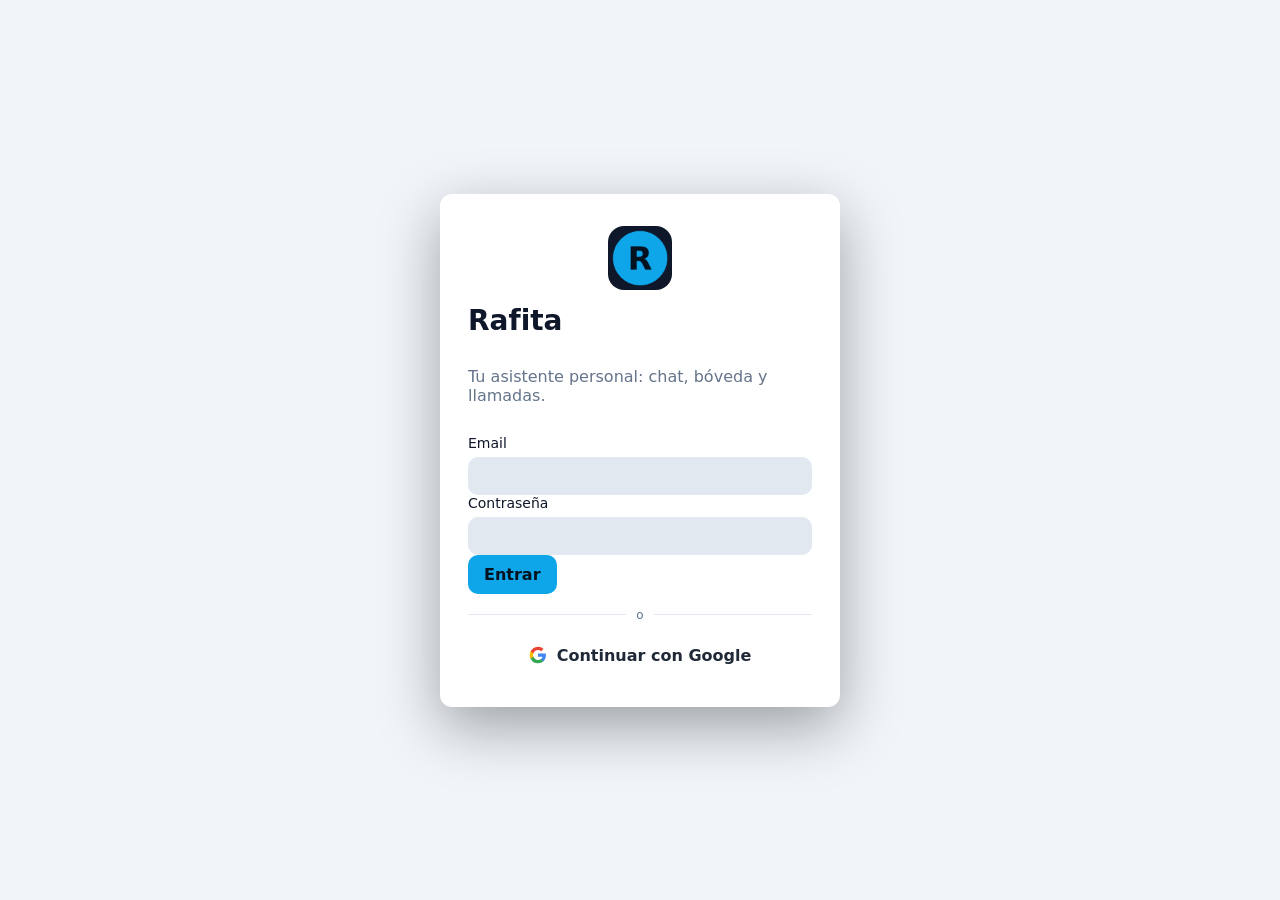
==== web/app/index.html @ f94987ae "feat(web): Sign in with Google por flujo de dispositivo (LAN sin redirect URI) - Google rechaza domi" ====
<!DOCTYPE html>
<html lang="es">
<head>
  <meta charset="utf-8" />
  <meta name="viewport" content="width=device-width, initial-scale=1, viewport-fit=cover" />
  <meta name="theme-color" content="#0f172a" />
  <meta name="description" content="Rafita: tu asistente personal. Chat, bóveda y llamadas de voz." />
  <title>Rafita</title>
  <link rel="manifest" href="manifest.webmanifest" />
  <link rel="icon" type="image/png" sizes="192x192" href="icons/icon-192.png" />
  <link rel="apple-touch-icon" href="icons/icon-192.png" />
  <link rel="stylesheet" href="styles.css" />
</head>
<body>
  <!-- Vista de acceso -->
  <section id="login" class="login hidden">
    <div class="login-card">
      <img class="logo" src="icons/icon-192.png" alt="Rafita" />
      <h1>Rafita</h1>
      <p class="muted">Tu asistente personal: chat, bóveda y llamadas.</p>
      <form id="login-form">
        <label>Email<input id="login-email" type="email" autocomplete="username" required /></label>
        <label>Contraseña<input id="login-password" type="password" autocomplete="current-password" required /></label>
        <button class="primary" type="submit">Entrar</button>
      </form>
      <div class="separator"><span>o</span></div>
      <a class="google-btn" href="/api/auth/google/start">
        <svg viewBox="0 0 24 24" width="18" height="18" aria-hidden="true"><path fill="#4285F4" d="M22.56 12.25c0-.78-.07-1.53-.2-2.25H12v4.26h5.92a5.06 5.06 0 0 1-2.2 3.32v2.77h3.57c2.08-1.92 3.27-4.74 3.27-8.1z"/><path fill="#34A853" d="M12 23c2.97 0 5.46-.98 7.28-2.66l-3.57-2.77c-.99.66-2.26 1.06-3.71 1.06-2.86 0-5.29-1.93-6.16-4.53H2.18v2.84A11 11 0 0 0 12 23z"/><path fill="#FBBC05" d="M5.84 14.1a6.6 6.6 0 0 1 0-4.2V7.06H2.18a11 11 0 0 0 0 9.88l3.66-2.84z"/><path fill="#EA4335" d="M12 5.38c1.62 0 3.06.56 4.21 1.64l3.15-3.15A11 11 0 0 0 2.18 7.06l3.66 2.84c.87-2.6 3.3-4.52 6.16-4.52z"/></svg>
        Continuar con Google
      </a>
      <div id="google-device" class="google-device hidden"></div>
      <p id="login-error" class="error hidden"></p>
    </div>
  </section>

  <!-- Aplicación -->
  <section id="app" class="app hidden">
    <header class="topbar">
      <div class="brand">
        <img src="icons/icon-192.png" alt="" width="28" height="28" />
        <span>Rafita</span>
      </div>
      <nav class="tabs" role="tablist">
        <button class="tab active" data-view="chat" role="tab">Chat</button>
        <button class="tab" data-view="vault" role="tab">Baúl</button>
        <button class="tab" data-view="meetings" role="tab">Reuniones</button>
        <button class="tab" data-view="call" role="tab">Llamar</button>
      </nav>
      <div class="user">
        <span id="user-email" class="muted"></span>
        <button id="logout" class="ghost">Salir</button>
      </div>
    </header>

    <main>
      <!-- Vista Chat -->
      <section id="view-chat" class="view active">
        <div id="chat-messages" class="messages" aria-live="polite"></div>
        <form id="chat-form" class="composer">
          <input id="chat-input" type="text" placeholder="Escribe a Rafita…" autocomplete="off" required />
          <button class="primary" type="submit">Enviar</button>
        </form>
      </section>

      <!-- Vista Baúl -->
      <section id="view-vault" class="view">
        <div class="vault-toolbar">
          <input id="vault-search" type="search" placeholder="Buscar en la bóveda…" />
          <input id="vault-folder" type="text" placeholder="Carpeta (ej: 00-Inbox)" />
          <button id="vault-new" class="primary">Nueva nota</button>
        </div>
        <div class="vault-grid">
          <ul id="vault-list" class="note-list"></ul>
          <div class="editor">
            <div class="editor-head">
              <input id="note-path" type="text" placeholder="ruta/nota.md" />
              <div class="editor-actions">
                <button id="note-save" class="primary">Guardar</button>
                <button id="note-delete" class="danger">Borrar</button>
              </div>
            </div>
            <textarea id="note-content" placeholder="Contenido de la nota…"></textarea>
            <p id="note-status" class="muted"></p>
          </div>
        </div>
      </section>

      <!-- Vista Reuniones -->
      <section id="view-meetings" class="view">
        <div class="vault-toolbar">
          <input id="meet-title" type="text" placeholder="Título de la reunión (opcional)" />
          <button id="meet-mic" class="primary">● Grabar micro</button>
          <button id="meet-tab" class="ghost">Grabar pestaña</button>
          <span id="meet-status" class="muted small"></span>
        </div>
        <div class="vault-grid">
          <ul id="meet-list" class="note-list"></ul>
          <div class="editor">
            <h3 id="meet-detail-title">Detalle de la reunión</h3>
            <p id="meet-detail-meta" class="muted small"></p>
            <div id="meet-summary" class="meet-summary muted small">
              Selecciona o graba una reunión para ver su resumen.
            </div>
            <textarea id="meet-transcript" readonly placeholder="Transcripción…"></textarea>
          </div>
        </div>
      </section>

      <!-- Vista Llamada -->
      <section id="view-call" class="view">
        <div class="call-wrap">
          <div id="call-placeholder" class="call-placeholder">
            <img src="icons/icon-192.png" alt="" width="72" height="72" />
            <h2>Llamada con Rafita</h2>
            <p class="muted">Voz en tiempo real con el mismo cerebro que Telegram.</p>
            <button id="call-start" class="primary">Iniciar llamada</button>
            <p class="muted small">Usa auriculares para evitar eco.</p>
          </div>
          <iframe id="call-frame" class="call-frame hidden" title="Llamada con Rafita" allow="microphone"></iframe>
        </div>
      </section>
    </main>
  </section>

  <script src="config.js"></script>
  <script src="app.js"></script>
</body>
</html>
---- web/app/styles.css ----
:root {
  --bg: #0f172a;
  --panel: #1e293b;
  --panel-2: #273449;
  --text: #e2e8f0;
  --muted: #94a3b8;
  --accent: #38bdf8;
  --accent-2: #0ea5e9;
  --ok: #22c55e;
  --danger: #ef4444;
  --radius: 12px;
}

@media (prefers-color-scheme: light) {
  :root {
    --bg: #f1f5f9;
    --panel: #ffffff;
    --panel-2: #e2e8f0;
    --text: #0f172a;
    --muted: #64748b;
  }
}

* { box-sizing: border-box; }

body {
  margin: 0;
  font-family: system-ui, -apple-system, "Segoe UI", Roboto, sans-serif;
  background: var(--bg);
  color: var(--text);
  min-height: 100dvh;
}

.hidden { display: none !important; }
.muted { color: var(--muted); }
.small { font-size: 12px; }
.error { color: var(--danger); }

button {
  font: inherit;
  border: 0;
  border-radius: 10px;
  padding: 10px 16px;
  cursor: pointer;
}
button.primary { background: var(--accent-2); color: #04121f; font-weight: 600; }
button.ghost { background: transparent; color: var(--muted); border: 1px solid var(--panel-2); }
button.danger { background: transparent; color: var(--danger); border: 1px solid var(--danger); }

input, textarea {
  font: inherit;
  color: var(--text);
  background: var(--panel-2);
  border: 1px solid transparent;
  border-radius: 10px;
  padding: 10px 12px;
  width: 100%;
}
input:focus, textarea:focus { outline: 2px solid var(--accent); border-color: transparent; }

/* ---------- login ---------- */
.login {
  min-height: 100dvh;
  display: grid;
  place-items: center;
  padding: 24px;
}
.login-card {
  width: min(400px, 100%);
  background: var(--panel);
  border-radius: var(--radius);
  padding: 32px 28px;
  display: flex;
  flex-direction: column;
  gap: 14px;
  box-shadow: 0 20px 60px rgba(0,0,0,.35);
}
.login-card h1 { margin: 0; font-size: 28px; }
.login-card label { display: flex; flex-direction: column; gap: 6px; font-size: 14px; }
.logo { width: 64px; height: 64px; border-radius: 16px; align-self: center; }
.separator { display: flex; align-items: center; gap: 10px; color: var(--muted); font-size: 12px; }
.separator::before, .separator::after { content: ""; flex: 1; height: 1px; background: var(--panel-2); }
.google-btn {
  display: flex; align-items: center; justify-content: center; gap: 10px;
  background: #fff; color: #1f2937; border-radius: 10px; padding: 10px 16px;
  text-decoration: none; font-weight: 600;
}

/* ---------- shell ---------- */
.topbar {
  display: flex; align-items: center; gap: 18px; flex-wrap: wrap;
  padding: 12px 18px; background: var(--panel);
  position: sticky; top: 0; z-index: 10;
}
.brand { display: flex; align-items: center; gap: 8px; font-weight: 700; }
.brand img { border-radius: 8px; }
.tabs { display: flex; gap: 6px; }
.tab { background: transparent; color: var(--muted); }
.tab.active { background: var(--panel-2); color: var(--text); font-weight: 600; }
.user { margin-left: auto; display: flex; align-items: center; gap: 10px; }

main { padding: 16px; max-width: 1100px; margin: 0 auto; }
.view { display: none; }
.view.active { display: block; }

/* ---------- chat ---------- */
#view-chat { display: none; flex-direction: column; gap: 12px; }
#view-chat.active { display: flex; }
.messages {
  min-height: calc(100dvh - 200px);
  max-height: calc(100dvh - 200px);
  overflow-y: auto;
  display: flex; flex-direction: column; gap: 10px;
  padding: 8px 2px;
}
.bubble {
  max-width: 78%;
  padding: 10px 14px;
  border-radius: 16px;
  white-space: pre-wrap;
  word-wrap: break-word;
  line-height: 1.45;
}
.bubble.user { align-self: flex-end; background: var(--accent-2); color: #04121f; border-bottom-right-radius: 4px; }
.bubble.bot { align-self: flex-start; background: var(--panel); border-bottom-left-radius: 4px; }
.bubble.typing { color: var(--muted); font-style: italic; }
.composer { display: flex; gap: 10px; }
.composer input { flex: 1; }

/* ---------- baúl ---------- */
.vault-toolbar { display: flex; gap: 10px; flex-wrap: wrap; margin-bottom: 14px; }
.vault-toolbar input { flex: 1; min-width: 180px; }
.vault-grid { display: grid; grid-template-columns: 320px 1fr; gap: 14px; }
@media (max-width: 760px) { .vault-grid { grid-template-columns: 1fr; } }
.note-list {
  list-style: none; margin: 0; padding: 6px;
  background: var(--panel); border-radius: var(--radius);
  max-height: 65dvh; overflow-y: auto;
}
.note-list li {
  padding: 9px 10px; border-radius: 8px; cursor: pointer;
  display: flex; flex-direction: column; gap: 2px;
}
.note-list li:hover { background: var(--panel-2); }
.note-list li.active { background: var(--panel-2); outline: 1px solid var(--accent); }
.note-list .title { font-weight: 600; }
.editor {
  background: var(--panel); border-radius: var(--radius); padding: 14px;
  display: flex; flex-direction: column; gap: 10px;
}
.editor-head { display: flex; gap: 10px; flex-wrap: wrap; }
.editor-head input { flex: 1; min-width: 200px; }
.editor-actions { display: flex; gap: 8px; }
.editor textarea { min-height: 45dvh; resize: vertical; font-family: ui-monospace, monospace; font-size: 14px; }

/* ---------- llamada ---------- */
.call-wrap { display: grid; place-items: center; min-height: 70dvh; }
.call-placeholder { text-align: center; display: flex; flex-direction: column; gap: 10px; align-items: center; }
.call-frame { width: 100%; height: 78dvh; border: 0; border-radius: var(--radius); background: var(--panel); }

/* ---------- reuniones ---------- */
.meet-summary {
  background: var(--panel-2);
  border-radius: 10px;
  padding: 12px;
  max-height: 32dvh;
  overflow-y: auto;
}
.meet-summary ul { margin: 6px 0 0; padding-left: 20px; }
.meet-summary-text { margin: 0 0 6px; white-space: pre-wrap; }
#view-meetings textarea { min-height: 32dvh; }

/* ---------- login: flujo de dispositivo (Google) ---------- */
.google-device {
  background: var(--panel-2);
  border-radius: 10px;
  padding: 12px;
  font-size: 14px;
  display: flex;
  flex-direction: column;
  gap: 8px;
}
.google-device a { color: var(--accent); word-break: break-all; }
.device-code {
  font-size: 26px;
  font-weight: 700;
  letter-spacing: 4px;
  text-align: center;
}
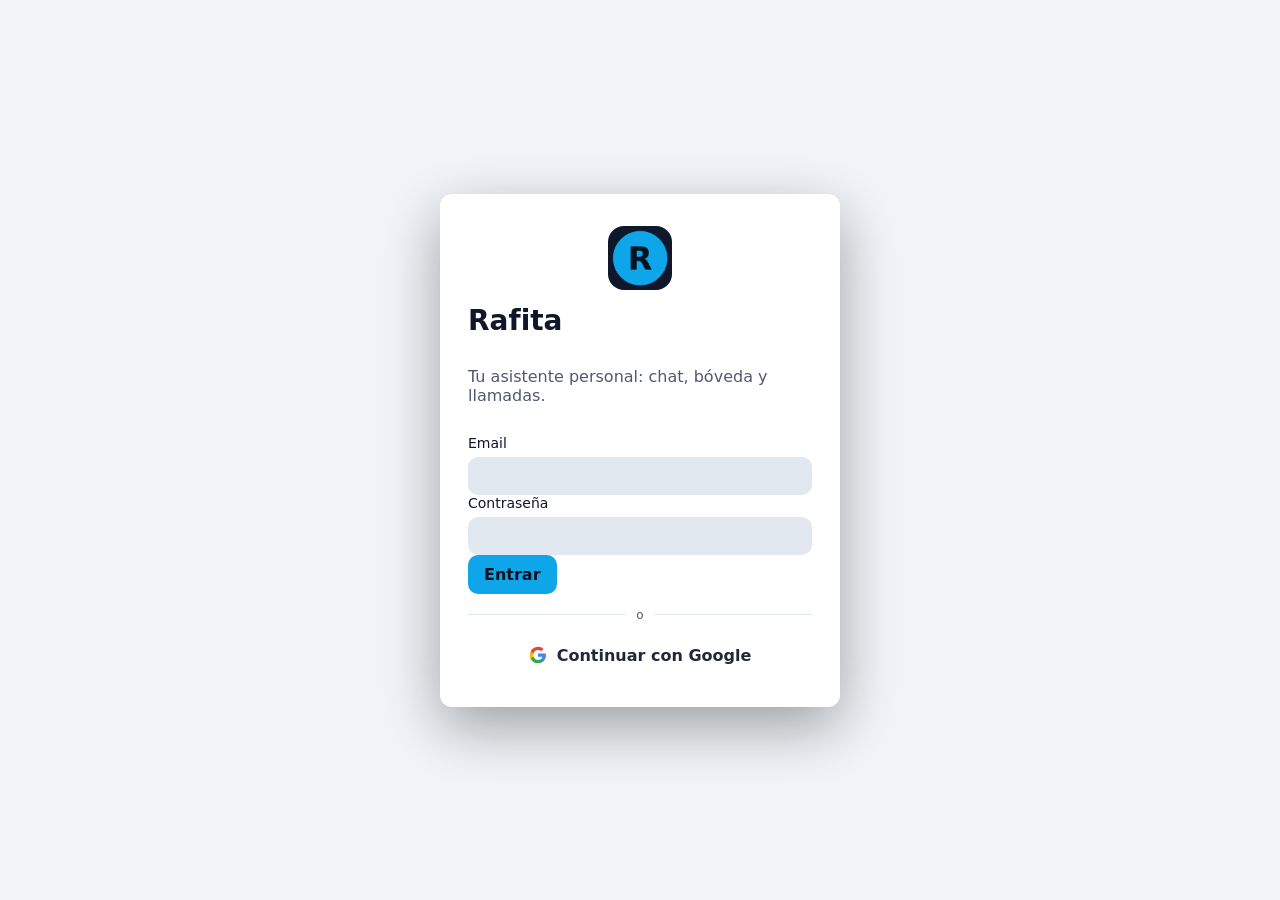
==== commit 5dc9584d: "fix(web): Fase 2 de accesibilidad — 0 violaciones axe, teclado y contraste AA - 2.1 pestanas WAI-ARI" ====
--- a/web/app/index.html
+++ b/web/app/index.html
@@ -13,7 +13,7 @@
 </head>
 <body>
   <!-- Vista de acceso -->
-  <section id="login" class="login hidden">
+  <main id="login" class="login hidden">
     <div class="login-card">
       <img class="logo" src="icons/icon-192.png" alt="Rafita" />
       <h1>Rafita</h1>
@@ -31,20 +31,21 @@
       <div id="google-device" class="google-device hidden"></div>
       <p id="login-error" class="error hidden"></p>
     </div>
-  </section>
+  </main>
 
   <!-- Aplicación -->
   <section id="app" class="app hidden">
-    <header class="topbar">
+    <header class="topbar" role="banner">
+      <h1 class="sr-only">Rafita</h1>
       <div class="brand">
         <img src="icons/icon-192.png" alt="" width="28" height="28" />
         <span>Rafita</span>
       </div>
-      <nav class="tabs" role="tablist">
-        <button class="tab active" data-view="chat" role="tab">Chat</button>
-        <button class="tab" data-view="vault" role="tab">Baúl</button>
-        <button class="tab" data-view="meetings" role="tab">Reuniones</button>
-        <button class="tab" data-view="call" role="tab">Llamar</button>
+      <nav class="tabs" role="tablist" aria-label="Secciones de Rafita">
+        <button class="tab active" id="tab-chat" role="tab" aria-selected="true" aria-controls="view-chat" tabindex="0" data-view="chat">Chat</button>
+        <button class="tab" id="tab-vault" role="tab" aria-selected="false" aria-controls="view-vault" tabindex="-1" data-view="vault">Baúl</button>
+        <button class="tab" id="tab-meetings" role="tab" aria-selected="false" aria-controls="view-meetings" tabindex="-1" data-view="meetings">Reuniones</button>
+        <button class="tab" id="tab-call" role="tab" aria-selected="false" aria-controls="view-call" tabindex="-1" data-view="call">Llamar</button>
       </nav>
       <div class="user">
         <span id="user-email" class="muted"></span>
@@ -54,25 +55,29 @@
 
     <main>
       <!-- Vista Chat -->
-      <section id="view-chat" class="view active">
+      <section id="view-chat" class="view active" role="tabpanel" aria-labelledby="tab-chat" tabindex="0">
         <div id="chat-messages" class="messages" aria-live="polite"></div>
         <form id="chat-form" class="composer">
+          <label class="sr-only" for="chat-input">Mensaje para Rafita</label>
           <input id="chat-input" type="text" placeholder="Escribe a Rafita…" autocomplete="off" required />
           <button class="primary" type="submit">Enviar</button>
         </form>
       </section>
 
       <!-- Vista Baúl -->
-      <section id="view-vault" class="view">
+      <section id="view-vault" class="view" role="tabpanel" aria-labelledby="tab-vault" tabindex="0">
         <div class="vault-toolbar">
+          <label class="sr-only" for="vault-search">Buscar en la bóveda</label>
           <input id="vault-search" type="search" placeholder="Buscar en la bóveda…" />
+          <label class="sr-only" for="vault-folder">Carpeta de la bóveda</label>
           <input id="vault-folder" type="text" placeholder="Carpeta (ej: 00-Inbox)" />
           <button id="vault-new" class="primary">Nueva nota</button>
         </div>
         <div class="vault-grid">
-          <ul id="vault-list" class="note-list"></ul>
+          <ul id="vault-list" class="note-list" tabindex="0" aria-label="Notas de la bóveda"></ul>
           <div class="editor">
             <div class="editor-head">
+              <label class="sr-only" for="note-path">Ruta de la nota</label>
               <input id="note-path" type="text" placeholder="ruta/nota.md" />
               <div class="editor-actions">
                 <button id="note-save" class="primary">Guardar</button>
@@ -86,17 +91,18 @@
       </section>
 
       <!-- Vista Reuniones -->
-      <section id="view-meetings" class="view">
+      <section id="view-meetings" class="view" role="tabpanel" aria-labelledby="tab-meetings" tabindex="0">
         <div class="vault-toolbar">
+          <label class="sr-only" for="meet-title">Título de la reunión</label>
           <input id="meet-title" type="text" placeholder="Título de la reunión (opcional)" />
           <button id="meet-mic" class="primary">● Grabar micro</button>
           <button id="meet-tab" class="ghost">Grabar pestaña</button>
           <span id="meet-status" class="muted small"></span>
         </div>
         <div class="vault-grid">
-          <ul id="meet-list" class="note-list"></ul>
+          <ul id="meet-list" class="note-list" tabindex="0" aria-label="Reuniones grabadas"></ul>
           <div class="editor">
-            <h3 id="meet-detail-title">Detalle de la reunión</h3>
+            <h2 id="meet-detail-title">Detalle de la reunión</h2>
             <p id="meet-detail-meta" class="muted small"></p>
             <div id="meet-summary" class="meet-summary muted small">
               Selecciona o graba una reunión para ver su resumen.
@@ -107,7 +113,7 @@
       </section>
 
       <!-- Vista Llamada -->
-      <section id="view-call" class="view">
+      <section id="view-call" class="view" role="tabpanel" aria-labelledby="tab-call" tabindex="0">
         <div class="call-wrap">
           <div id="call-placeholder" class="call-placeholder">
             <img src="icons/icon-192.png" alt="" width="72" height="72" />
@@ -119,6 +125,18 @@
           <iframe id="call-frame" class="call-frame hidden" title="Llamada con Rafita" allow="microphone"></iframe>
         </div>
       </section>
+
+      <!-- Modal propio (Fase 1.6): confirmaciones y avisos sin dialogos nativos -->
+      <div id="modal" class="modal hidden" role="dialog" aria-modal="true" aria-labelledby="modal-titulo">
+        <div class="modal-card">
+          <h2 id="modal-titulo">Rafita</h2>
+          <p id="modal-mensaje"></p>
+          <div class="modal-actions">
+            <button id="modal-cancelar" class="ghost">Cancelar</button>
+            <button id="modal-aceptar" class="primary">Aceptar</button>
+          </div>
+        </div>
+      </div>
     </main>
   </section>
 
--- a/web/app/styles.css
+++ b/web/app/styles.css
@@ -7,7 +7,7 @@
   --accent: #38bdf8;
   --accent-2: #0ea5e9;
   --ok: #22c55e;
-  --danger: #ef4444;
+  --danger: #f87171;
   --radius: 12px;
 }
 
@@ -17,7 +17,8 @@
     --panel: #ffffff;
     --panel-2: #e2e8f0;
     --text: #0f172a;
-    --muted: #64748b;
+    --muted: #4e5a72;
+    --danger: #b91c1c;
   }
 }
 
@@ -187,3 +188,26 @@
   letter-spacing: 4px;
   text-align: center;
 }
+
+/* ---------- modal propio (Fase 1.6) ---------- */
+.modal {
+  position: fixed; inset: 0; z-index: 50;
+  background: rgba(2, 6, 23, 0.55);
+  display: grid; place-items: center; padding: 20px;
+}
+.modal-card {
+  background: var(--panel); border-radius: var(--radius);
+  padding: 22px 20px; width: min(420px, 100%);
+  display: flex; flex-direction: column; gap: 12px;
+  box-shadow: 0 20px 60px rgba(0, 0, 0, 0.4);
+}
+.modal-card h3 { margin: 0; }
+.modal-card p { margin: 0; white-space: pre-wrap; }
+.modal-actions { display: flex; gap: 10px; justify-content: flex-end; }
+
+
+/* ---------- accesibilidad (Fase 2) ---------- */
+.sr-only {
+  position: absolute; width: 1px; height: 1px; padding: 0; margin: -1px;
+  overflow: hidden; clip: rect(0 0 0 0); white-space: nowrap; border: 0;
+}
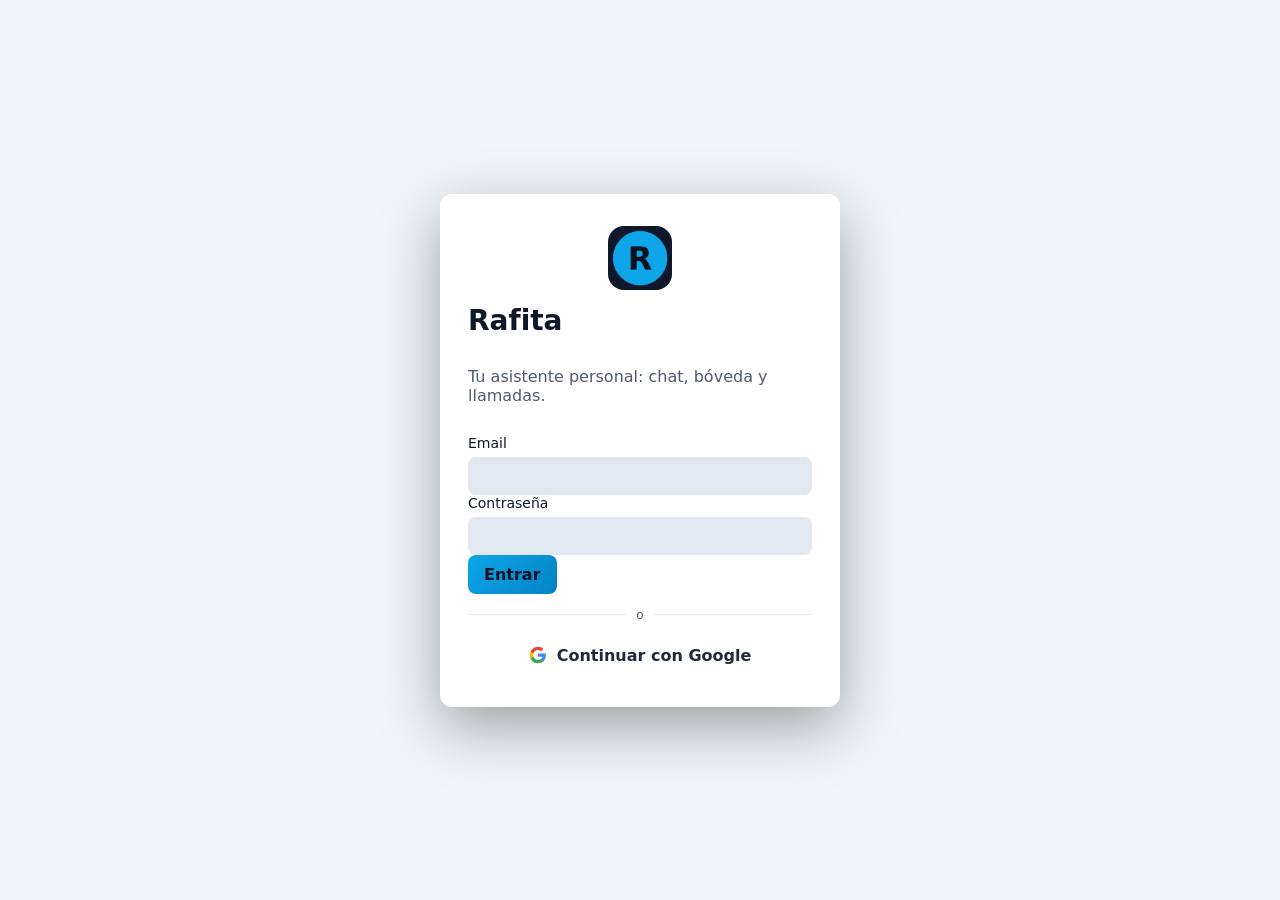
==== commit 6949b2eb: "feat(web): Fase 3 — sistema de diseno unificado, tema coherente y estados pulidos - 3.1 web/app/toke" ====
--- a/web/app/index.html
+++ b/web/app/index.html
@@ -9,6 +9,7 @@
   <link rel="manifest" href="manifest.webmanifest" />
   <link rel="icon" type="image/png" sizes="192x192" href="icons/icon-192.png" />
   <link rel="apple-touch-icon" href="icons/icon-192.png" />
+  <link rel="stylesheet" href="tokens.css" />
   <link rel="stylesheet" href="styles.css" />
 </head>
 <body>
--- a/web/app/tokens.css
+++ b/web/app/tokens.css
@@ -0,0 +1,79 @@
+/* ============================================================
+   Tokens de diseño de Rafita — FUENTE ÚNICA (Fase 3, 2026-09-29).
+   Lo consumen: web/app (SPA) y web/call_rafita.html (página de llamada,
+   via /tokens.css servido por el servidor de voz). No duplicar valores.
+   ============================================================ */
+:root {
+  /* --- marca --- */
+  --brand-500: #0ea5e9;
+  --brand-600: #0284c7;
+  --indigo-500: #6366f1;
+  --violet-500: #a78bfa;
+
+  /* --- color semántico (tema oscuro por defecto) --- */
+  --bg: #0f172a;
+  --panel: #1e293b;
+  --panel-2: #273449;
+  --text: #e2e8f0;
+  --muted: #94a3b8;
+  --accent: #38bdf8;
+  --accent-2: #0ea5e9;
+  --ok: #22c55e;
+  --warn: #fbbf24;
+  --danger: #f87171;
+
+  /* --- tipografía --- */
+  --font-sans: ui-sans-serif, system-ui, -apple-system, "Segoe UI", Roboto,
+    "Helvetica Neue", sans-serif;
+  --fs-xs: 12px;
+  --fs-sm: 14px;
+  --fs-md: 16px;
+  --fs-lg: 20px;
+  --fs-xl: 28px;
+  --lh: 1.5;
+
+  /* --- espaciado --- */
+  --sp-1: 4px;
+  --sp-2: 8px;
+  --sp-3: 12px;
+  --sp-4: 16px;
+  --sp-6: 24px;
+  --sp-8: 32px;
+  --sp-12: 48px;
+
+  /* --- radios --- */
+  --radius-sm: 8px;
+  --radius: 12px;
+  --radius-lg: 20px;
+  --radius-pill: 999px;
+
+  /* --- sombras y foco --- */
+  --shadow-sm: 0 1px 2px rgba(2, 6, 23, 0.35);
+  --shadow-md: 0 10px 30px rgba(2, 6, 23, 0.35);
+  --shadow-lg: 0 30px 80px rgba(2, 6, 23, 0.55);
+  --glow: 0 0 0 3px rgba(56, 189, 248, 0.35);
+
+  /* --- movimiento --- */
+  --ease: cubic-bezier(0.2, 0.7, 0.3, 1);
+  --t-fast: 120ms;
+  --t: 200ms;
+}
+
+@media (prefers-color-scheme: light) {
+  :root {
+    --bg: #f1f5f9;
+    --panel: #ffffff;
+    --panel-2: #e2e8f0;
+    --text: #0f172a;
+    --muted: #4e5a72;
+    --accent: #0284c7;
+    --accent-2: #0ea5e9;
+    --ok: #16a34a;
+    --warn: #b45309;
+    --danger: #b91c1c;
+    --shadow-sm: 0 1px 2px rgba(15, 23, 42, 0.08);
+    --shadow-md: 0 10px 30px rgba(15, 23, 42, 0.12);
+    --shadow-lg: 0 30px 80px rgba(15, 23, 42, 0.18);
+    --glow: 0 0 0 3px rgba(2, 132, 199, 0.25);
+  }
+}
--- a/web/app/styles.css
+++ b/web/app/styles.css
@@ -1,32 +1,10 @@
-:root {
-  --bg: #0f172a;
-  --panel: #1e293b;
-  --panel-2: #273449;
-  --text: #e2e8f0;
-  --muted: #94a3b8;
-  --accent: #38bdf8;
-  --accent-2: #0ea5e9;
-  --ok: #22c55e;
-  --danger: #f87171;
-  --radius: 12px;
-}
-
-@media (prefers-color-scheme: light) {
-  :root {
-    --bg: #f1f5f9;
-    --panel: #ffffff;
-    --panel-2: #e2e8f0;
-    --text: #0f172a;
-    --muted: #4e5a72;
-    --danger: #b91c1c;
-  }
-}
-
+/* Los tokens viven en tokens.css (fuente unica, Fase 3). */
 * { box-sizing: border-box; }
 
 body {
   margin: 0;
-  font-family: system-ui, -apple-system, "Segoe UI", Roboto, sans-serif;
+  font-family: var(--font-sans);
+  font-feature-settings: "tnum";
   background: var(--bg);
   color: var(--text);
   min-height: 100dvh;
@@ -40,11 +18,21 @@
 button {
   font: inherit;
   border: 0;
-  border-radius: 10px;
+  border-radius: var(--radius-sm);
   padding: 10px 16px;
   cursor: pointer;
-}
-button.primary { background: var(--accent-2); color: #04121f; font-weight: 600; }
+  transition: transform var(--t-fast) var(--ease), box-shadow var(--t) var(--ease),
+    background var(--t-fast) var(--ease), color var(--t-fast) var(--ease),
+    border-color var(--t-fast) var(--ease);
+}
+button:hover { transform: translateY(-1px); box-shadow: var(--shadow-sm); }
+button:active { transform: translateY(0); box-shadow: none; }
+button:focus-visible, input:focus-visible, textarea:focus-visible, a:focus-visible {
+  outline: 2px solid var(--accent);
+  outline-offset: 2px;
+  box-shadow: var(--glow);
+}
+button.primary { background: linear-gradient(135deg, var(--accent-2), var(--brand-600)); color: #04121f; font-weight: 600; }
 button.ghost { background: transparent; color: var(--muted); border: 1px solid var(--panel-2); }
 button.danger { background: transparent; color: var(--danger); border: 1px solid var(--danger); }
 
@@ -53,9 +41,10 @@
   color: var(--text);
   background: var(--panel-2);
   border: 1px solid transparent;
-  border-radius: 10px;
+  border-radius: var(--radius-sm);
   padding: 10px 12px;
   width: 100%;
+  transition: box-shadow var(--t-fast) var(--ease), border-color var(--t-fast) var(--ease);
 }
 input:focus, textarea:focus { outline: 2px solid var(--accent); border-color: transparent; }
 
@@ -96,8 +85,18 @@
 .brand { display: flex; align-items: center; gap: 8px; font-weight: 700; }
 .brand img { border-radius: 8px; }
 .tabs { display: flex; gap: 6px; }
-.tab { background: transparent; color: var(--muted); }
+.tab {
+  position: relative;
+  background: transparent; color: var(--muted);
+  transition: color var(--t-fast) var(--ease), background var(--t-fast) var(--ease);
+}
+.tab:hover { color: var(--text); background: var(--panel-2); }
 .tab.active { background: var(--panel-2); color: var(--text); font-weight: 600; }
+.tab.active::after {
+  content: ""; position: absolute; left: 12px; right: 12px; bottom: -2px; height: 2px;
+  border-radius: var(--radius-pill);
+  background: linear-gradient(90deg, var(--brand-500), var(--indigo-500));
+}
 .user { margin-left: auto; display: flex; align-items: center; gap: 10px; }
 
 main { padding: 16px; max-width: 1100px; margin: 0 auto; }
@@ -121,7 +120,9 @@
   white-space: pre-wrap;
   word-wrap: break-word;
   line-height: 1.45;
-}
+  animation: entra var(--t) var(--ease);
+}
+@keyframes entra { from { opacity: 0; transform: translateY(6px); } to { opacity: 1; transform: none; } }
 .bubble.user { align-self: flex-end; background: var(--accent-2); color: #04121f; border-bottom-right-radius: 4px; }
 .bubble.bot { align-self: flex-start; background: var(--panel); border-bottom-left-radius: 4px; }
 .bubble.typing { color: var(--muted); font-style: italic; }
@@ -142,7 +143,10 @@
   padding: 9px 10px; border-radius: 8px; cursor: pointer;
   display: flex; flex-direction: column; gap: 2px;
 }
-.note-list li:hover { background: var(--panel-2); }
+.note-list li {
+  transition: background var(--t-fast) var(--ease), transform var(--t-fast) var(--ease);
+}
+.note-list li:hover { background: var(--panel-2); transform: translateX(2px); }
 .note-list li.active { background: var(--panel-2); outline: 1px solid var(--accent); }
 .note-list .title { font-weight: 600; }
 .editor {
@@ -196,12 +200,13 @@
   display: grid; place-items: center; padding: 20px;
 }
 .modal-card {
-  background: var(--panel); border-radius: var(--radius);
+  background: var(--panel); border-radius: var(--radius-lg);
   padding: 22px 20px; width: min(420px, 100%);
   display: flex; flex-direction: column; gap: 12px;
-  box-shadow: 0 20px 60px rgba(0, 0, 0, 0.4);
-}
-.modal-card h3 { margin: 0; }
+  box-shadow: var(--shadow-lg);
+  animation: entra var(--t) var(--ease);
+}
+.modal-card h2 { margin: 0; }
 .modal-card p { margin: 0; white-space: pre-wrap; }
 .modal-actions { display: flex; gap: 10px; justify-content: flex-end; }
 
@@ -211,3 +216,24 @@
   position: absolute; width: 1px; height: 1px; padding: 0; margin: -1px;
   overflow: hidden; clip: rect(0 0 0 0); white-space: nowrap; border: 0;
 }
+
+
+/* ---------- estados de carga y vacios (Fase 3.4) ---------- */
+.skeleton {
+  height: 42px;
+  border-radius: var(--radius-sm);
+  background: linear-gradient(90deg, var(--panel-2) 25%,
+    rgba(148, 163, 184, 0.22) 50%, var(--panel-2) 75%);
+  background-size: 200% 100%;
+  animation: shimmer 1.4s linear infinite;
+}
+@keyframes shimmer { from { background-position: 200% 0; } to { background-position: -200% 0; } }
+.vacio {
+  display: flex; flex-direction: column; align-items: center; gap: var(--sp-3);
+  text-align: center; padding: var(--sp-8) var(--sp-4);
+}
+.vacio .icono {
+  width: 56px; height: 56px; border-radius: var(--radius-pill);
+  background: var(--panel-2); display: grid; place-items: center; font-size: 24px;
+}
+.vacio strong { font-size: var(--fs-md); }
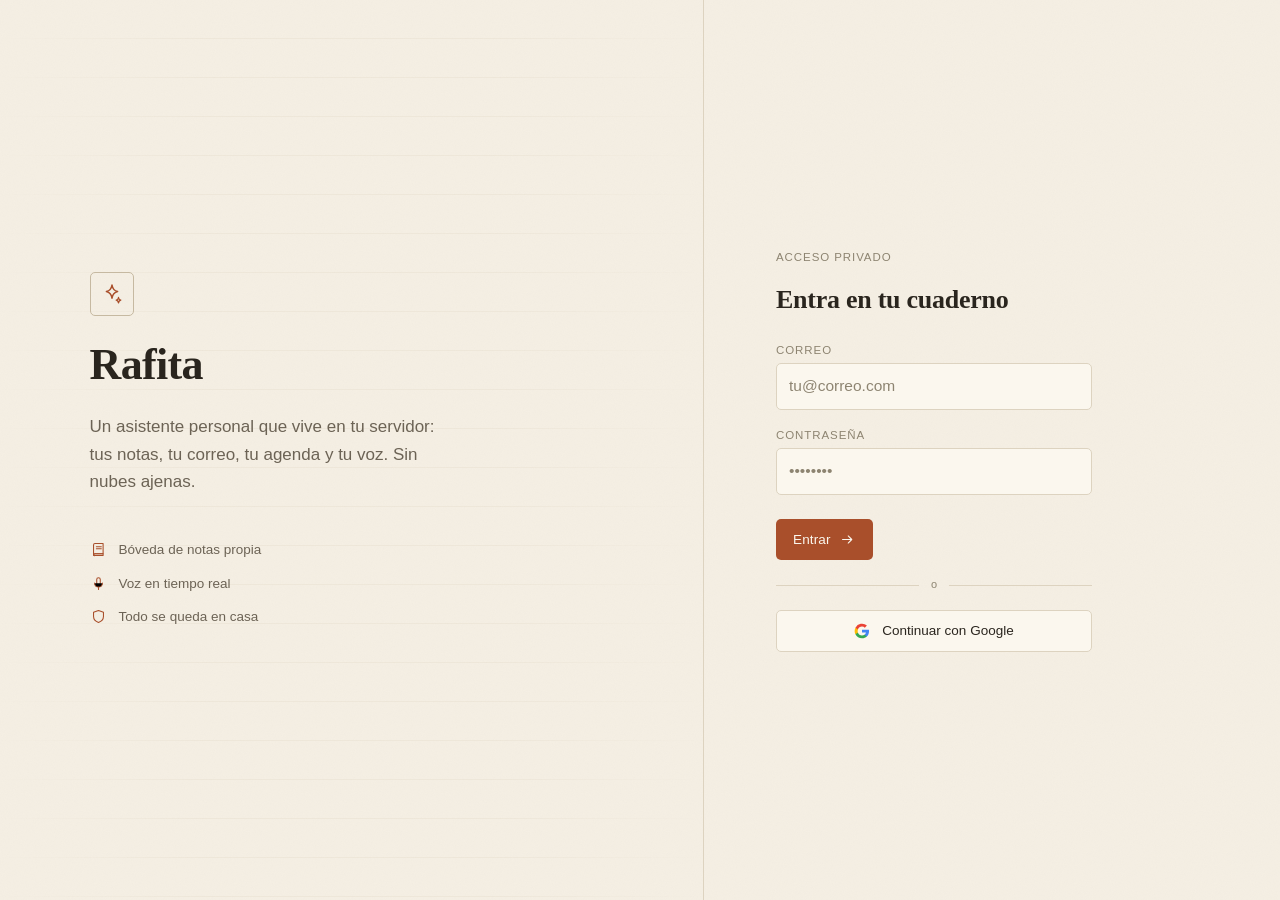
==== commit d2d40cad: "rediseno visual completo: identidad editorial de papel y terracota - design-tokens.css (sustituye a " ====
--- a/web/app/index.html
+++ b/web/app/index.html
@@ -3,112 +3,222 @@
 <head>
   <meta charset="utf-8" />
   <meta name="viewport" content="width=device-width, initial-scale=1, viewport-fit=cover" />
-  <meta name="theme-color" content="#0f172a" />
-  <meta name="description" content="Rafita: tu asistente personal. Chat, bóveda y llamadas de voz." />
+  <meta name="theme-color" content="#f5efe3" media="(prefers-color-scheme: light)" />
+  <meta name="theme-color" content="#191611" media="(prefers-color-scheme: dark)" />
+  <meta name="description" content="Rafita: tu asistente personal privado. Chat, bóveda de notas y llamadas de voz, en tu propio servidor." />
   <title>Rafita</title>
   <link rel="manifest" href="manifest.webmanifest" />
-  <link rel="icon" type="image/png" sizes="192x192" href="icons/icon-192.png" />
+  <link rel="icon" type="image/svg+xml" href="icons/favicon.svg" />
+  <link rel="alternate icon" type="image/png" sizes="192x192" href="icons/icon-192.png" />
   <link rel="apple-touch-icon" href="icons/icon-192.png" />
-  <link rel="stylesheet" href="tokens.css" />
+  <link rel="stylesheet" href="design-tokens.css" />
   <link rel="stylesheet" href="styles.css" />
 </head>
 <body>
-  <!-- Vista de acceso -->
+  <!-- Sprite de iconos: mismo trazo (1.5), mismo lenguaje. -->
+  <svg class="sprite" aria-hidden="true" focusable="false" xmlns="http://www.w3.org/2000/svg">
+    <symbol id="i-spark" viewBox="0 0 24 24">
+      <path d="M12 3c.6 3.9 1.9 5.7 5.6 6.6-3.7.9-5 2.7-5.6 6.6-.6-3.9-1.9-5.7-5.6-6.6C10.1 8.7 11.4 6.9 12 3Z" fill="none" stroke="currentColor" stroke-width="1.5" stroke-linejoin="round"/>
+      <path d="M18.5 15.5c.25 1.6.8 2.35 2.3 2.7-1.5.35-2.05 1.1-2.3 2.7-.25-1.6-.8-2.35-2.3-2.7 1.5-.35 2.05-1.1 2.3-2.7Z" fill="none" stroke="currentColor" stroke-width="1.3" stroke-linejoin="round"/>
+    </symbol>
+    <symbol id="i-chat" viewBox="0 0 24 24">
+      <path d="M4 6.5A2.5 2.5 0 0 1 6.5 4h11A2.5 2.5 0 0 1 20 6.5v7a2.5 2.5 0 0 1-2.5 2.5H9l-4 3.4V6.5Z" fill="none" stroke="currentColor" stroke-width="1.5" stroke-linejoin="round"/>
+      <path d="M8 9h8M8 12.5h5" stroke="currentColor" stroke-width="1.5" stroke-linecap="round"/>
+    </symbol>
+    <symbol id="i-book" viewBox="0 0 24 24">
+      <path d="M5 5.5A2 2 0 0 1 7 3.5h11.5V18H7a2 2 0 0 0-2 2V5.5Z" fill="none" stroke="currentColor" stroke-width="1.5" stroke-linejoin="round"/>
+      <path d="M5 20a2 2 0 0 1 2-2h11.5v2.5H7A2 2 0 0 1 5 20Z" fill="none" stroke="currentColor" stroke-width="1.5" stroke-linejoin="round"/>
+      <path d="M9 8h7M9 11h7" stroke="currentColor" stroke-width="1.5" stroke-linecap="round"/>
+    </symbol>
+    <symbol id="i-mic" viewBox="0 0 24 24">
+      <path d="M12 4a2.5 2.5 0 0 1 2.5 2.5v5a2.5 2.5 0 0 1-5 0v-5A2.5 2.5 0 0 1 12 4Z" fill="none" stroke="currentColor" stroke-width="1.5" stroke-linejoin="round"/>
+      <path d="M6.5 11.5a5.5 5.5 0 0 0 11 0M12 17v3.5" stroke="currentColor" stroke-width="1.5" stroke-linecap="round"/>
+    </symbol>
+    <symbol id="i-phone" viewBox="0 0 24 24">
+      <path d="M6.2 3.8h3l1.6 4-2 1.6a12.5 12.5 0 0 0 5.8 5.8l1.6-2 4 1.6v3c0 .9-.8 1.6-1.7 1.5C10.9 18.6 5.4 13.1 4.7 5.5c-.1-.9.6-1.7 1.5-1.7Z" fill="none" stroke="currentColor" stroke-width="1.5" stroke-linejoin="round"/>
+    </symbol>
+    <symbol id="i-send" viewBox="0 0 24 24">
+      <path d="m4.5 12 15-7-4.2 15-3.4-5.4L4.5 12Z" fill="none" stroke="currentColor" stroke-width="1.5" stroke-linejoin="round"/>
+      <path d="m11.9 14.6 7.6-9.6" stroke="currentColor" stroke-width="1.5" stroke-linejoin="round"/>
+    </symbol>
+    <symbol id="i-trash" viewBox="0 0 24 24">
+      <path d="M5 6.5h14M9.5 6.5V5a1.5 1.5 0 0 1 1.5-1.5h2A1.5 1.5 0 0 1 14.5 5v1.5M7 6.5 7.8 19a1.5 1.5 0 0 0 1.5 1.4h5.4A1.5 1.5 0 0 0 16.2 19L17 6.5" stroke="currentColor" stroke-width="1.5" stroke-linecap="round" stroke-linejoin="round"/>
+      <path d="M10.5 10v6.5M13.5 10v6.5" stroke="currentColor" stroke-width="1.5" stroke-linecap="round"/>
+    </symbol>
+    <symbol id="i-plus" viewBox="0 0 24 24">
+      <path d="M12 5v14M5 12h14" stroke="currentColor" stroke-width="1.5" stroke-linecap="round"/>
+    </symbol>
+    <symbol id="i-check" viewBox="0 0 24 24">
+      <path d="m5 12.5 4.5 4.5L19 7.5" stroke="currentColor" stroke-width="1.5" stroke-linecap="round" stroke-linejoin="round"/>
+    </symbol>
+    <symbol id="i-stop" viewBox="0 0 24 24">
+      <rect x="7" y="7" width="10" height="10" rx="1.5" fill="none" stroke="currentColor" stroke-width="1.5"/>
+    </symbol>
+    <symbol id="i-search" viewBox="0 0 24 24">
+      <circle cx="11" cy="11" r="5.5" fill="none" stroke="currentColor" stroke-width="1.5"/>
+      <path d="m15.5 15.5 4 4" stroke="currentColor" stroke-width="1.5" stroke-linecap="round"/>
+    </symbol>
+    <symbol id="i-user" viewBox="0 0 24 24">
+      <circle cx="12" cy="8.5" r="3.5" fill="none" stroke="currentColor" stroke-width="1.5"/>
+      <path d="M5.5 20a6.5 6.5 0 0 1 13 0" fill="none" stroke="currentColor" stroke-width="1.5" stroke-linecap="round"/>
+    </symbol>
+    <symbol id="i-arrow" viewBox="0 0 24 24">
+      <path d="M5 12h13M13 7l5 5-5 5" fill="none" stroke="currentColor" stroke-width="1.5" stroke-linecap="round" stroke-linejoin="round"/>
+    </symbol>
+    <symbol id="i-shield" viewBox="0 0 24 24">
+      <path d="M12 3.5 19 6v6c0 4-3 7-7 8.5C8 19 5 16 5 12V6l7-2.5Z" fill="none" stroke="currentColor" stroke-width="1.5" stroke-linejoin="round"/>
+    </symbol>
+  </svg>
+
+  <!-- Vista de acceso: composición editorial asimétrica -->
   <main id="login" class="login hidden">
-    <div class="login-card">
-      <img class="logo" src="icons/icon-192.png" alt="Rafita" />
-      <h1>Rafita</h1>
-      <p class="muted">Tu asistente personal: chat, bóveda y llamadas.</p>
-      <form id="login-form">
-        <label>Email<input id="login-email" type="email" autocomplete="username" required /></label>
-        <label>Contraseña<input id="login-password" type="password" autocomplete="current-password" required /></label>
-        <button class="primary" type="submit">Entrar</button>
+    <section class="login-brand" aria-label="Rafita">
+      <div class="login-mark">
+        <svg class="glyph" viewBox="0 0 24 24" aria-hidden="true"><use href="#i-spark"/></svg>
+      </div>
+      <h1 class="wordmark">Rafita</h1>
+      <p class="login-tagline">
+        Un asistente personal que vive en tu servidor: tus notas, tu correo,
+        tu agenda y tu voz. Sin nubes ajenas.
+      </p>
+      <ul class="login-notes">
+        <li><svg class="icon" aria-hidden="true"><use href="#i-book"/></svg> Bóveda de notas propia</li>
+        <li><svg class="icon" aria-hidden="true"><use href="#i-mic"/></svg> Voz en tiempo real</li>
+        <li><svg class="icon" aria-hidden="true"><use href="#i-shield"/></svg> Todo se queda en casa</li>
+      </ul>
+    </section>
+
+    <section class="login-access" aria-label="Acceso">
+      <p class="eyebrow">Acceso privado</p>
+      <h2 class="login-title">Entra en tu cuaderno</h2>
+      <form id="login-form" class="login-form">
+        <div class="field">
+          <label for="login-email">Correo</label>
+          <input id="login-email" type="email" autocomplete="username" required placeholder="tu@correo.com" />
+        </div>
+        <div class="field">
+          <label for="login-password">Contraseña</label>
+          <input id="login-password" type="password" autocomplete="current-password" required placeholder="••••••••" />
+        </div>
+        <button class="btn btn-primary" type="submit">
+          Entrar <svg class="icon" aria-hidden="true"><use href="#i-arrow"/></svg>
+        </button>
       </form>
       <div class="separator"><span>o</span></div>
       <a class="google-btn" href="/api/auth/google/start">
-        <svg viewBox="0 0 24 24" width="18" height="18" aria-hidden="true"><path fill="#4285F4" d="M22.56 12.25c0-.78-.07-1.53-.2-2.25H12v4.26h5.92a5.06 5.06 0 0 1-2.2 3.32v2.77h3.57c2.08-1.92 3.27-4.74 3.27-8.1z"/><path fill="#34A853" d="M12 23c2.97 0 5.46-.98 7.28-2.66l-3.57-2.77c-.99.66-2.26 1.06-3.71 1.06-2.86 0-5.29-1.93-6.16-4.53H2.18v2.84A11 11 0 0 0 12 23z"/><path fill="#FBBC05" d="M5.84 14.1a6.6 6.6 0 0 1 0-4.2V7.06H2.18a11 11 0 0 0 0 9.88l3.66-2.84z"/><path fill="#EA4335" d="M12 5.38c1.62 0 3.06.56 4.21 1.64l3.15-3.15A11 11 0 0 0 2.18 7.06l3.66 2.84c.87-2.6 3.3-4.52 6.16-4.52z"/></svg>
+        <svg viewBox="0 0 24 24" width="16" height="16" aria-hidden="true"><path fill="#4285F4" d="M22.56 12.25c0-.78-.07-1.53-.2-2.25H12v4.26h5.92a5.06 5.06 0 0 1-2.2 3.32v2.77h3.57c2.08-1.92 3.27-4.74 3.27-8.1z"/><path fill="#34A853" d="M12 23c2.97 0 5.46-.98 7.28-2.66l-3.57-2.77c-.99.66-2.26 1.06-3.71 1.06-2.86 0-5.29-1.93-6.16-4.53H2.18v2.84A11 11 0 0 0 12 23z"/><path fill="#FBBC05" d="M5.84 14.1a6.6 6.6 0 0 1 0-4.2V7.06H2.18a11 11 0 0 0 0 9.88l3.66-2.84z"/><path fill="#EA4335" d="M12 5.38c1.62 0 3.06.56 4.21 1.64l3.15-3.15A11 11 0 0 0 2.18 7.06l3.66 2.84c.87-2.6 3.3-4.52 6.16-4.52z"/></svg>
         Continuar con Google
       </a>
       <div id="google-device" class="google-device hidden"></div>
       <p id="login-error" class="error hidden"></p>
-    </div>
+    </section>
   </main>
 
   <!-- Aplicación -->
   <section id="app" class="app hidden">
-    <header class="topbar" role="banner">
-      <h1 class="sr-only">Rafita</h1>
-      <div class="brand">
-        <img src="icons/icon-192.png" alt="" width="28" height="28" />
-        <span>Rafita</span>
-      </div>
-      <nav class="tabs" role="tablist" aria-label="Secciones de Rafita">
-        <button class="tab active" id="tab-chat" role="tab" aria-selected="true" aria-controls="view-chat" tabindex="0" data-view="chat">Chat</button>
-        <button class="tab" id="tab-vault" role="tab" aria-selected="false" aria-controls="view-vault" tabindex="-1" data-view="vault">Baúl</button>
-        <button class="tab" id="tab-meetings" role="tab" aria-selected="false" aria-controls="view-meetings" tabindex="-1" data-view="meetings">Reuniones</button>
-        <button class="tab" id="tab-call" role="tab" aria-selected="false" aria-controls="view-call" tabindex="-1" data-view="call">Llamar</button>
-      </nav>
-      <div class="user">
-        <span id="user-email" class="muted"></span>
-        <button id="logout" class="ghost">Salir</button>
+    <header class="masthead" role="banner">
+      <div class="masthead-inner">
+        <h1 class="brand">
+          <span class="brand-mark"><svg class="glyph" viewBox="0 0 24 24" aria-hidden="true"><use href="#i-spark"/></svg></span>
+          <span class="wordmark">Rafita</span>
+        </h1>
+        <nav class="tabs" role="tablist" aria-label="Secciones de Rafita">
+          <button class="tab active" id="tab-chat" role="tab" aria-selected="true" aria-controls="view-chat" tabindex="0" data-view="chat">
+            <svg class="icon" aria-hidden="true"><use href="#i-chat"/></svg> Chat
+          </button>
+          <button class="tab" id="tab-vault" role="tab" aria-selected="false" aria-controls="view-vault" tabindex="-1" data-view="vault">
+            <svg class="icon" aria-hidden="true"><use href="#i-book"/></svg> Baúl
+          </button>
+          <button class="tab" id="tab-meetings" role="tab" aria-selected="false" aria-controls="view-meetings" tabindex="-1" data-view="meetings">
+            <svg class="icon" aria-hidden="true"><use href="#i-mic"/></svg> Reuniones
+          </button>
+          <button class="tab" id="tab-call" role="tab" aria-selected="false" aria-controls="view-call" tabindex="-1" data-view="call">
+            <svg class="icon" aria-hidden="true"><use href="#i-phone"/></svg> Llamar
+          </button>
+        </nav>
+        <div class="session">
+          <span id="user-email" class="session-email"></span>
+          <button id="logout" class="btn btn-ghost btn-sm">Salir</button>
+        </div>
       </div>
     </header>
 
-    <main>
+    <main class="page">
       <!-- Vista Chat -->
       <section id="view-chat" class="view active" role="tabpanel" aria-labelledby="tab-chat" tabindex="0">
         <div id="chat-messages" class="messages" aria-live="polite"></div>
         <form id="chat-form" class="composer">
           <label class="sr-only" for="chat-input">Mensaje para Rafita</label>
           <input id="chat-input" type="text" placeholder="Escribe a Rafita…" autocomplete="off" required />
-          <button class="primary" type="submit">Enviar</button>
+          <button class="btn btn-primary btn-icon" type="submit" aria-label="Enviar mensaje">
+            <svg class="icon" aria-hidden="true"><use href="#i-send"/></svg>
+          </button>
         </form>
       </section>
 
       <!-- Vista Baúl -->
       <section id="view-vault" class="view" role="tabpanel" aria-labelledby="tab-vault" tabindex="0">
-        <div class="vault-toolbar">
-          <label class="sr-only" for="vault-search">Buscar en la bóveda</label>
-          <input id="vault-search" type="search" placeholder="Buscar en la bóveda…" />
-          <label class="sr-only" for="vault-folder">Carpeta de la bóveda</label>
-          <input id="vault-folder" type="text" placeholder="Carpeta (ej: 00-Inbox)" />
-          <button id="vault-new" class="primary">Nueva nota</button>
+        <div class="section-head">
+          <h2 class="section-title">Baúl</h2>
+          <div class="vault-toolbar">
+            <div class="field field-inline">
+              <label class="sr-only" for="vault-search">Buscar en la bóveda</label>
+              <svg class="icon" aria-hidden="true"><use href="#i-search"/></svg>
+              <input id="vault-search" type="search" placeholder="Buscar notas…" />
+            </div>
+            <div class="field field-inline">
+              <label class="sr-only" for="vault-folder">Carpeta de la bóveda</label>
+              <input id="vault-folder" type="text" placeholder="Carpeta" />
+            </div>
+            <button id="vault-new" class="btn btn-secondary btn-sm">
+              <svg class="icon" aria-hidden="true"><use href="#i-plus"/></svg> Nueva nota
+            </button>
+          </div>
         </div>
         <div class="vault-grid">
           <ul id="vault-list" class="note-list" tabindex="0" aria-label="Notas de la bóveda"></ul>
           <div class="editor">
             <div class="editor-head">
               <label class="sr-only" for="note-path">Ruta de la nota</label>
-              <input id="note-path" type="text" placeholder="ruta/nota.md" />
+              <input id="note-path" type="text" class="editor-path" placeholder="ruta/nota.md" />
               <div class="editor-actions">
-                <button id="note-save" class="primary">Guardar</button>
-                <button id="note-delete" class="danger">Borrar</button>
+                <button id="note-save" class="btn btn-primary btn-sm">
+                  <svg class="icon" aria-hidden="true"><use href="#i-check"/></svg> Guardar
+                </button>
+                <button id="note-delete" class="btn btn-danger btn-sm">
+                  <svg class="icon" aria-hidden="true"><use href="#i-trash"/></svg> Borrar
+                </button>
               </div>
             </div>
-            <textarea id="note-content" placeholder="Contenido de la nota…"></textarea>
-            <p id="note-status" class="muted"></p>
+            <textarea id="note-content" class="editor-body" placeholder="Escribe en Markdown…"></textarea>
+            <p id="note-status" class="editor-status"></p>
           </div>
         </div>
       </section>
 
       <!-- Vista Reuniones -->
       <section id="view-meetings" class="view" role="tabpanel" aria-labelledby="tab-meetings" tabindex="0">
-        <div class="vault-toolbar">
-          <label class="sr-only" for="meet-title">Título de la reunión</label>
-          <input id="meet-title" type="text" placeholder="Título de la reunión (opcional)" />
-          <button id="meet-mic" class="primary">● Grabar micro</button>
-          <button id="meet-tab" class="ghost">Grabar pestaña</button>
-          <span id="meet-status" class="muted small"></span>
+        <div class="section-head">
+          <h2 class="section-title">Reuniones</h2>
+          <div class="vault-toolbar">
+            <label class="sr-only" for="meet-title">Título de la reunión</label>
+            <input id="meet-title" type="text" class="meet-title" placeholder="Título (opcional)" />
+            <button id="meet-mic" class="btn btn-primary btn-sm">
+              <svg class="icon" aria-hidden="true"><use href="#i-mic"/></svg> Grabar micro
+            </button>
+            <button id="meet-tab" class="btn btn-secondary btn-sm">Grabar pestaña</button>
+            <span id="meet-status" class="caption"></span>
+          </div>
         </div>
         <div class="vault-grid">
           <ul id="meet-list" class="note-list" tabindex="0" aria-label="Reuniones grabadas"></ul>
           <div class="editor">
-            <h2 id="meet-detail-title">Detalle de la reunión</h2>
-            <p id="meet-detail-meta" class="muted small"></p>
-            <div id="meet-summary" class="meet-summary muted small">
+            <h2 id="meet-detail-title" class="editor-title">Detalle de la reunión</h2>
+            <p id="meet-detail-meta" class="caption"></p>
+            <div id="meet-summary" class="meet-summary">
               Selecciona o graba una reunión para ver su resumen.
             </div>
-            <textarea id="meet-transcript" readonly placeholder="Transcripción…"></textarea>
+            <textarea id="meet-transcript" class="editor-body" readonly placeholder="Transcripción…"></textarea>
           </div>
         </div>
       </section>
@@ -117,24 +227,28 @@
       <section id="view-call" class="view" role="tabpanel" aria-labelledby="tab-call" tabindex="0">
         <div class="call-wrap">
           <div id="call-placeholder" class="call-placeholder">
-            <img src="icons/icon-192.png" alt="" width="72" height="72" />
-            <h2>Llamada con Rafita</h2>
-            <p class="muted">Voz en tiempo real con el mismo cerebro que Telegram.</p>
-            <button id="call-start" class="primary">Iniciar llamada</button>
-            <p class="muted small">Usa auriculares para evitar eco.</p>
+            <span class="call-mark"><svg class="glyph" viewBox="0 0 24 24" aria-hidden="true"><use href="#i-phone"/></svg></span>
+            <h2 class="editor-title">Llamar a Rafita</h2>
+            <p class="prose-caption">
+              Habla en tiempo real con el mismo asistente que cuida tus notas y tu correo.
+            </p>
+            <button id="call-start" class="btn btn-primary">
+              <svg class="icon" aria-hidden="true"><use href="#i-phone"/></svg> Iniciar llamada
+            </button>
+            <p class="caption">Necesita HTTPS (o localhost) para el micrófono. Usa auriculares para evitar eco.</p>
           </div>
           <iframe id="call-frame" class="call-frame hidden" title="Llamada con Rafita" allow="microphone"></iframe>
         </div>
       </section>
 
-      <!-- Modal propio (Fase 1.6): confirmaciones y avisos sin dialogos nativos -->
+      <!-- Modal propio: confirmaciones y avisos sin dialogos nativos -->
       <div id="modal" class="modal hidden" role="dialog" aria-modal="true" aria-labelledby="modal-titulo">
         <div class="modal-card">
-          <h2 id="modal-titulo">Rafita</h2>
-          <p id="modal-mensaje"></p>
+          <h2 id="modal-titulo" class="modal-title">Rafita</h2>
+          <p id="modal-mensaje" class="modal-message"></p>
           <div class="modal-actions">
-            <button id="modal-cancelar" class="ghost">Cancelar</button>
-            <button id="modal-aceptar" class="primary">Aceptar</button>
+            <button id="modal-cancelar" class="btn btn-ghost">Cancelar</button>
+            <button id="modal-aceptar" class="btn btn-primary">Aceptar</button>
           </div>
         </div>
       </div>
--- a/web/app/design-tokens.css
+++ b/web/app/design-tokens.css
@@ -0,0 +1,160 @@
+/* ============================================================
+   Rafita — Sistema de diseño (fuente única)
+   Identidad: editorial + artesanal + tecnológica + minimalista.
+   Papel cálido, tinta carbón, terracota como acento, salvia y
+   petróleo como secundarios. Nada neón, nada glass, nada glow.
+   Lo consumen la SPA (web/app) y la página de llamada
+   (web/call_rafita.html) — ninguna redefine su propia identidad.
+   ============================================================ */
+
+:root {
+  /* ---------- color: tema claro (papel cálido) ---------- */
+  --paper: #f5efe3; /* fondo base, marfil cálido */
+  --surface: #fbf7ee; /* superficie elevada, blanco cálido */
+  --surface-2: #ece4d4; /* beige secundario */
+  --surface-3: #e2d8c4; /* beige más profundo (pressed) */
+  --ink: #2a251e; /* texto principal, carbón cálido */
+  --ink-soft: #6c6355; /* texto secundario */
+  --ink-faint: #8d8471; /* metadatos/captions */
+  --line: #ddd3c0; /* bordes finos */
+  --line-strong: #c6b9a1; /* bordes activos */
+  --accent: #a94f2b; /* terracota (acento principal) */
+  --accent-ink: #fbf7ee; /* texto sobre acento */
+  --accent-soft: #f0d9cc; /* tinte terracota para fondos */
+  --secondary: #566a48; /* verde salvia (secundario) */
+  --secondary-soft: #dfe6d5;
+  --info: #33636b; /* azul petróleo (solo informativo) */
+  --info-soft: #d7e5e6;
+  --ok: #4f6b3a;
+  --ok-soft: #dde7d2;
+  --warn: #8a6519;
+  --warn-soft: #f2e4c8;
+  --danger: #9c3a2a;
+  --danger-soft: #f2d9d3;
+  --grain-opacity: 0.5;
+
+  /* ---------- tipografía ---------- */
+  --font-display:
+    'Iowan Old Style', 'Palatino Linotype', Palatino, 'Book Antiqua', Georgia, 'Times New Roman',
+    serif;
+  --font-ui: 'Avenir Next', Avenir, 'Segoe UI', 'Helvetica Neue', Helvetica, Arial, sans-serif;
+  --font-mono: 'SF Mono', 'Cascadia Mono', 'JetBrains Mono', Consolas, 'Liberation Mono', monospace;
+
+  --fs-display: clamp(30px, 4.2vw, 44px);
+  --fs-h1: 26px;
+  --fs-h2: 20px;
+  --fs-h3: 17px;
+  --fs-body: 15.5px;
+  --fs-sm: 13.5px;
+  --fs-label: 11.5px;
+  --fs-caption: 11px;
+
+  --lh-tight: 1.18;
+  --lh-title: 1.3;
+  --lh-body: 1.6;
+  --lh-prose: 1.75;
+
+  --ls-display: -0.015em;
+  --ls-title: -0.01em;
+  --ls-label: 0.08em;
+
+  --fw-regular: 400;
+  --fw-medium: 500;
+  --fw-semibold: 600;
+
+  /* ---------- espaciado (escala 4) ---------- */
+  --sp-0: 0;
+  --sp-1: 4px;
+  --sp-2: 8px;
+  --sp-3: 12px;
+  --sp-4: 16px;
+  --sp-5: 20px;
+  --sp-6: 24px;
+  --sp-8: 32px;
+  --sp-10: 40px;
+  --sp-12: 48px;
+  --sp-16: 64px;
+  --sp-20: 80px;
+
+  /* ---------- formas ---------- */
+  --radius-xs: 3px;
+  --radius-sm: 5px;
+  --radius: 8px;
+  --radius-lg: 12px;
+  --radius-pill: 999px;
+
+  /* ---------- bordes y sombras (muy suaves) ---------- */
+  --border: 1px solid var(--line);
+  --border-strong: 1px solid var(--line-strong);
+  --shadow-1: 0 1px 2px rgba(42, 37, 30, 0.05);
+  --shadow-2: 0 2px 10px rgba(42, 37, 30, 0.07);
+  --shadow-lift: 0 10px 32px rgba(42, 37, 30, 0.1);
+
+  /* ---------- z-index ---------- */
+  --z-base: 0;
+  --z-sticky: 10;
+  --z-overlay: 40;
+  --z-modal: 60;
+  --z-toast: 80;
+
+  /* ---------- movimiento ---------- */
+  --t-instant: 90ms;
+  --t-fast: 160ms;
+  --t-base: 240ms;
+  --t-slow: 420ms;
+  --t-breath: 5200ms;
+  --ease-out: cubic-bezier(0.22, 0.61, 0.36, 1);
+  --ease-inout: cubic-bezier(0.45, 0.05, 0.55, 0.95);
+  --ease-spring: cubic-bezier(0.34, 1.35, 0.64, 1);
+
+  /* ---------- breakpoints (referencia; usar en @media) ---------- */
+  --bp-sm: 640px;
+  --bp-md: 900px;
+  --bp-lg: 1200px;
+
+  /* ---------- gráfico de identidad ---------- */
+  --glyph-ink: var(--ink);
+}
+
+/* ---------- tema oscuro (carbón cálido, no inversión) ---------- */
+@media (prefers-color-scheme: dark) {
+  :root {
+    --paper: #191611;
+    --surface: #211d16;
+    --surface-2: #2a251c;
+    --surface-3: #332d22;
+    --ink: #ece3d2;
+    --ink-soft: #a79c88;
+    --ink-faint: #8d8471;
+    --line: #332d23;
+    --line-strong: #4a4133;
+    --accent: #d4835c;
+    --accent-ink: #211a12;
+    --accent-soft: #3a2a1e;
+    --secondary: #9db28a;
+    --secondary-soft: #2b3324;
+    --info: #7fb0b6;
+    --info-soft: #1f2f31;
+    --ok: #8fae74;
+    --ok-soft: #27301f;
+    --warn: #d3a34e;
+    --warn-soft: #38301d;
+    --danger: #d98a77;
+    --danger-soft: #3a241f;
+    --grain-opacity: 0.35;
+    --shadow-1: 0 1px 2px rgba(0, 0, 0, 0.35);
+    --shadow-2: 0 2px 12px rgba(0, 0, 0, 0.4);
+    --shadow-lift: 0 12px 36px rgba(0, 0, 0, 0.5);
+  }
+}
+
+/* ---------- accesibilidad: menos movimiento ---------- */
+@media (prefers-reduced-motion: reduce) {
+  :root {
+    --t-instant: 0ms;
+    --t-fast: 0ms;
+    --t-base: 0ms;
+    --t-slow: 0ms;
+    --t-breath: 0ms;
+  }
+}
--- a/web/app/styles.css
+++ b/web/app/styles.css
@@ -1,239 +1,1223 @@
-/* Los tokens viven en tokens.css (fuente unica, Fase 3). */
-* { box-sizing: border-box; }
+/* ============================================================
+   Rafita — SPA
+   Composición editorial sobre papel: tipografía serif para la voz
+   de Rafita y los títulos, sans humanista para la interfaz, líneas
+   finas en lugar de tarjetas, terracota como único acento cálido.
+   Los tokens viven en design-tokens.css (fuente única).
+   ============================================================ */
+
+* {
+  box-sizing: border-box;
+}
+
+html {
+  height: 100%;
+}
 
 body {
   margin: 0;
-  font-family: var(--font-sans);
-  font-feature-settings: "tnum";
-  background: var(--bg);
-  color: var(--text);
   min-height: 100dvh;
-}
-
-.hidden { display: none !important; }
-.muted { color: var(--muted); }
-.small { font-size: 12px; }
-.error { color: var(--danger); }
-
-button {
+  font-family: var(--font-ui);
+  font-size: var(--fs-body);
+  line-height: var(--lh-body);
+  color: var(--ink);
+  background-color: var(--paper);
+  /* Grano de papel: extremadamente sutil, nunca decoración protagonista. */
+  background-image: url("data:image/svg+xml,%3Csvg xmlns='http://www.w3.org/2000/svg' width='140' height='140'%3E%3Cfilter id='n'%3E%3CfeTurbulence type='fractalNoise' baseFrequency='0.9' numOctaves='2' stitchTiles='stitch'/%3E%3CfeColorMatrix type='saturate' values='0'/%3E%3C/filter%3E%3Crect width='140' height='140' filter='url(%23n)' opacity='0.035'/%3E%3C/svg%3E");
+  -webkit-font-smoothing: antialiased;
+  text-rendering: optimizeLegibility;
+}
+
+.sprite {
+  display: none;
+}
+
+.hidden {
+  display: none !important;
+}
+
+.sr-only {
+  position: absolute;
+  width: 1px;
+  height: 1px;
+  padding: 0;
+  margin: -1px;
+  overflow: hidden;
+  clip: rect(0 0 0 0);
+  white-space: nowrap;
+  border: 0;
+}
+
+/* ---------- tipografía base ---------- */
+h1,
+h2,
+h3 {
+  margin: 0;
+  font-family: var(--font-display);
+  font-weight: var(--fw-semibold);
+  letter-spacing: var(--ls-title);
+  line-height: var(--lh-title);
+  color: var(--ink);
+}
+
+p {
+  margin: 0;
+}
+
+a {
+  color: var(--accent);
+  text-decoration-color: color-mix(in srgb, var(--accent) 40%, transparent);
+  text-underline-offset: 3px;
+}
+
+a:hover {
+  text-decoration-color: var(--accent);
+}
+
+.eyebrow {
+  font-size: var(--fs-label);
+  letter-spacing: var(--ls-label);
+  text-transform: uppercase;
+  color: var(--ink-faint);
+}
+
+.caption {
+  font-size: var(--fs-caption);
+  color: var(--ink-faint);
+  line-height: var(--lh-body);
+}
+
+.prose-caption {
+  font-size: var(--fs-sm);
+  color: var(--ink-soft);
+  max-width: 46ch;
+}
+
+.error {
+  color: var(--danger);
+  font-size: var(--fs-sm);
+}
+
+.icon {
+  width: 17px;
+  height: 17px;
+  flex: none;
+  vertical-align: -2px;
+}
+
+.glyph {
+  width: 20px;
+  height: 20px;
+  display: block;
+}
+
+/* ---------- botones: un solo sistema ---------- */
+.btn {
+  --btn-bg: transparent;
+  --btn-fg: var(--ink);
+  --btn-border: var(--line-strong);
+  display: inline-flex;
+  align-items: center;
+  justify-content: center;
+  gap: var(--sp-2);
+  padding: 9px 16px;
+  border: 1px solid var(--btn-border);
+  border-radius: var(--radius-sm);
+  background: var(--btn-bg);
+  color: var(--btn-fg);
   font: inherit;
-  border: 0;
-  border-radius: var(--radius-sm);
-  padding: 10px 16px;
+  font-size: var(--fs-sm);
+  font-weight: var(--fw-medium);
+  letter-spacing: 0.01em;
   cursor: pointer;
-  transition: transform var(--t-fast) var(--ease), box-shadow var(--t) var(--ease),
-    background var(--t-fast) var(--ease), color var(--t-fast) var(--ease),
-    border-color var(--t-fast) var(--ease);
-}
-button:hover { transform: translateY(-1px); box-shadow: var(--shadow-sm); }
-button:active { transform: translateY(0); box-shadow: none; }
-button:focus-visible, input:focus-visible, textarea:focus-visible, a:focus-visible {
+  transition:
+    background-color var(--t-fast) var(--ease-out),
+    border-color var(--t-fast) var(--ease-out),
+    color var(--t-fast) var(--ease-out),
+    box-shadow var(--t-fast) var(--ease-out);
+}
+
+.btn:hover {
+  border-color: var(--ink-faint);
+  background-color: color-mix(in srgb, var(--ink) 4%, var(--btn-bg));
+}
+
+.btn:active {
+  background-color: color-mix(in srgb, var(--ink) 9%, var(--btn-bg));
+  box-shadow: inset 0 1px 2px rgba(42, 37, 30, 0.12);
+}
+
+.btn:focus-visible,
+input:focus-visible,
+textarea:focus-visible,
+a:focus-visible,
+[tabindex]:focus-visible {
   outline: 2px solid var(--accent);
   outline-offset: 2px;
-  box-shadow: var(--glow);
-}
-button.primary { background: linear-gradient(135deg, var(--accent-2), var(--brand-600)); color: #04121f; font-weight: 600; }
-button.ghost { background: transparent; color: var(--muted); border: 1px solid var(--panel-2); }
-button.danger { background: transparent; color: var(--danger); border: 1px solid var(--danger); }
-
-input, textarea {
+}
+
+.btn:disabled,
+.btn[aria-disabled='true'] {
+  opacity: 0.45;
+  cursor: not-allowed;
+}
+
+.btn.is-loading {
+  color: transparent;
+  position: relative;
+}
+
+.btn.is-loading::after {
+  content: '';
+  position: absolute;
+  inset: 0;
+  margin: auto;
+  width: 14px;
+  height: 14px;
+  border: 2px solid currentColor;
+  border-color: var(--ink-soft) transparent var(--ink-soft) var(--ink-soft);
+  border-radius: var(--radius-pill);
+  animation: spin var(--t-slow) linear infinite;
+  color: var(--ink-soft);
+}
+
+@keyframes spin {
+  to {
+    transform: rotate(1turn);
+  }
+}
+
+.btn-primary {
+  --btn-bg: var(--accent);
+  --btn-fg: var(--accent-ink);
+  --btn-border: transparent;
+}
+
+.btn-primary:hover {
+  --btn-bg: color-mix(in srgb, var(--accent) 88%, var(--ink));
+  --btn-border: transparent;
+}
+
+.btn-primary:active {
+  --btn-bg: color-mix(in srgb, var(--accent) 78%, var(--ink));
+}
+
+.btn-secondary {
+  --btn-bg: var(--surface-2);
+  --btn-fg: var(--ink);
+  --btn-border: var(--line);
+}
+
+.btn-tertiary {
+  --btn-bg: transparent;
+  --btn-fg: var(--ink-soft);
+  --btn-border: transparent;
+  text-decoration: underline;
+  text-decoration-color: color-mix(in srgb, var(--ink-soft) 35%, transparent);
+  text-underline-offset: 3px;
+}
+
+.btn-ghost {
+  --btn-bg: transparent;
+  --btn-fg: var(--ink-soft);
+  --btn-border: transparent;
+}
+
+.btn-ghost:hover {
+  --btn-fg: var(--ink);
+  --btn-border: var(--line);
+}
+
+.btn-danger {
+  --btn-bg: transparent;
+  --btn-fg: var(--danger);
+  --btn-border: color-mix(in srgb, var(--danger) 45%, var(--line));
+}
+
+.btn-danger:hover {
+  --btn-bg: var(--danger-soft);
+}
+
+.btn-icon {
+  padding: 9px 11px;
+}
+
+.btn-sm {
+  padding: 6px 11px;
+  font-size: var(--fs-caption);
+}
+
+/* ---------- campos ---------- */
+.field {
+  display: flex;
+  flex-direction: column;
+  gap: var(--sp-1);
+}
+
+.field label {
+  font-size: var(--fs-label);
+  letter-spacing: var(--ls-label);
+  text-transform: uppercase;
+  color: var(--ink-faint);
+}
+
+input,
+textarea {
   font: inherit;
-  color: var(--text);
-  background: var(--panel-2);
-  border: 1px solid transparent;
+  font-size: var(--fs-body);
+  color: var(--ink);
+  background: var(--surface);
+  border: 1px solid var(--line);
   border-radius: var(--radius-sm);
   padding: 10px 12px;
   width: 100%;
-  transition: box-shadow var(--t-fast) var(--ease), border-color var(--t-fast) var(--ease);
-}
-input:focus, textarea:focus { outline: 2px solid var(--accent); border-color: transparent; }
-
-/* ---------- login ---------- */
+  transition:
+    border-color var(--t-fast) var(--ease-out),
+    background-color var(--t-fast) var(--ease-out);
+}
+
+input::placeholder,
+textarea::placeholder {
+  color: var(--ink-faint);
+}
+
+input:hover,
+textarea:hover {
+  border-color: var(--line-strong);
+}
+
+.field-inline {
+  position: relative;
+  flex-direction: row;
+  align-items: center;
+  flex: 1;
+}
+
+.field-inline .icon {
+  position: absolute;
+  left: 10px;
+  color: var(--ink-faint);
+  pointer-events: none;
+}
+
+.field-inline input {
+  padding-left: 34px;
+  background: transparent;
+}
+
+/* ---------- estructura general ---------- */
+.app {
+  min-height: 100dvh;
+  display: flex;
+  flex-direction: column;
+}
+
+.masthead {
+  position: sticky;
+  top: 0;
+  z-index: var(--z-sticky);
+  background: color-mix(in srgb, var(--paper) 92%, transparent);
+  border-bottom: var(--border);
+}
+
+.masthead-inner {
+  max-width: 1180px;
+  margin: 0 auto;
+  padding: 0 var(--sp-6);
+  display: flex;
+  align-items: center;
+  gap: var(--sp-8);
+  min-height: 60px;
+}
+
+.brand {
+  display: flex;
+  align-items: center;
+  gap: var(--sp-2);
+  font-size: var(--fs-h1);
+  letter-spacing: var(--ls-display);
+}
+
+.brand-mark {
+  display: grid;
+  place-items: center;
+  width: 30px;
+  height: 30px;
+  border: 1px solid var(--line-strong);
+  border-radius: var(--radius-sm);
+  color: var(--accent);
+}
+
+.wordmark {
+  font-family: var(--font-display);
+  font-weight: var(--fw-semibold);
+}
+
+/* pestañas: navegación subrayada, no píldoras */
+.tabs {
+  display: flex;
+  gap: var(--sp-6);
+  flex: 1;
+}
+
+.tab {
+  position: relative;
+  display: inline-flex;
+  align-items: center;
+  gap: var(--sp-2);
+  padding: 18px 2px 16px;
+  background: none;
+  border: 0;
+  color: var(--ink-soft);
+  font: inherit;
+  font-size: var(--fs-sm);
+  font-weight: var(--fw-medium);
+  letter-spacing: 0.01em;
+  cursor: pointer;
+  transition: color var(--t-fast) var(--ease-out);
+}
+
+.tab .icon {
+  width: 15px;
+  height: 15px;
+  opacity: 0.85;
+}
+
+.tab:hover {
+  color: var(--ink);
+}
+
+.tab.active {
+  color: var(--ink);
+}
+
+.tab.active::after {
+  content: '';
+  position: absolute;
+  left: 0;
+  right: 0;
+  bottom: -1px;
+  height: 2px;
+  background: var(--accent);
+  border-radius: var(--radius-pill);
+  animation: underline var(--t-base) var(--ease-out);
+}
+
+@keyframes underline {
+  from {
+    transform: scaleX(0.4);
+    opacity: 0.4;
+  }
+  to {
+    transform: scaleX(1);
+    opacity: 1;
+  }
+}
+
+.session {
+  display: flex;
+  align-items: center;
+  gap: var(--sp-3);
+}
+
+.session-email {
+  font-size: var(--fs-caption);
+  color: var(--ink-faint);
+}
+
+.page {
+  flex: 1;
+  width: 100%;
+  max-width: 1180px;
+  margin: 0 auto;
+  padding: var(--sp-8) var(--sp-6) var(--sp-10);
+}
+
+.view {
+  display: none;
+}
+
+.view.active {
+  display: block;
+  animation: view-in var(--t-base) var(--ease-out);
+}
+
+@keyframes view-in {
+  from {
+    opacity: 0;
+  }
+  to {
+    opacity: 1;
+  }
+}
+
+.section-head {
+  display: flex;
+  align-items: flex-end;
+  justify-content: space-between;
+  gap: var(--sp-6);
+  flex-wrap: wrap;
+  padding-bottom: var(--sp-4);
+  border-bottom: var(--border);
+  margin-bottom: var(--sp-6);
+}
+
+.section-title {
+  font-size: var(--fs-h2);
+}
+
+/* ============================================================
+   LOGIN — composición asimétrica, dos columnas editoriales
+   ============================================================ */
 .login {
   min-height: 100dvh;
   display: grid;
+  grid-template-columns: minmax(0, 1.1fr) minmax(0, 0.9fr);
+}
+
+.login-brand {
+  position: relative;
+  display: flex;
+  flex-direction: column;
+  justify-content: center;
+  gap: var(--sp-5);
+  padding: var(--sp-16) clamp(var(--sp-8), 7vw, 96px);
+  border-right: var(--border);
+  overflow: hidden;
+}
+
+/* líneas finas de cuaderno como motivo gráfico, sin ruido */
+.login-brand::before {
+  content: '';
+  position: absolute;
+  inset: 0;
+  background-image: repeating-linear-gradient(
+    to bottom,
+    transparent 0 38px,
+    color-mix(in srgb, var(--line) 55%, transparent) 38px 39px
+  );
+  mask-image: linear-gradient(to right, transparent, black 30%, black 70%, transparent);
+  opacity: 0.5;
+  pointer-events: none;
+}
+
+.login-mark {
+  position: relative;
+  display: grid;
   place-items: center;
-  padding: 24px;
-}
-.login-card {
-  width: min(400px, 100%);
-  background: var(--panel);
+  width: 44px;
+  height: 44px;
+  border: 1px solid var(--line-strong);
+  border-radius: var(--radius-sm);
+  color: var(--accent);
+}
+
+.login-mark .glyph {
+  width: 24px;
+  height: 24px;
+}
+
+.login-brand h1 {
+  position: relative;
+  font-size: var(--fs-display);
+  letter-spacing: var(--ls-display);
+}
+
+.login-tagline {
+  position: relative;
+  max-width: 38ch;
+  font-size: var(--fs-h3);
+  line-height: var(--lh-body);
+  color: var(--ink-soft);
+}
+
+.login-notes {
+  position: relative;
+  list-style: none;
+  margin: var(--sp-6) 0 0;
+  padding: 0;
+  display: flex;
+  flex-direction: column;
+  gap: var(--sp-3);
+}
+
+.login-notes li {
+  display: flex;
+  align-items: center;
+  gap: var(--sp-3);
+  font-size: var(--fs-sm);
+  color: var(--ink-soft);
+}
+
+.login-notes .icon {
+  color: var(--accent);
+}
+
+.login-access {
+  display: flex;
+  flex-direction: column;
+  justify-content: center;
+  gap: var(--sp-4);
+  padding: var(--sp-16) clamp(var(--sp-8), 6vw, 72px);
+  max-width: 460px;
+}
+
+.login-title {
+  font-size: var(--fs-h1);
+  margin-bottom: var(--sp-2);
+}
+
+.login-form {
+  display: flex;
+  flex-direction: column;
+  gap: var(--sp-4);
+}
+
+.login-form .btn {
+  margin-top: var(--sp-2);
+  align-self: flex-start;
+}
+
+.separator {
+  display: flex;
+  align-items: center;
+  gap: var(--sp-3);
+  color: var(--ink-faint);
+  font-size: var(--fs-caption);
+}
+
+.separator::before,
+.separator::after {
+  content: '';
+  flex: 1;
+  height: 1px;
+  background: var(--line);
+}
+
+.google-btn {
+  display: flex;
+  align-items: center;
+  justify-content: center;
+  gap: var(--sp-3);
+  padding: 9px 16px;
+  border: var(--border);
+  border-radius: var(--radius-sm);
+  background: var(--surface);
+  color: var(--ink);
+  font-size: var(--fs-sm);
+  font-weight: var(--fw-medium);
+  text-decoration: none;
+  transition:
+    border-color var(--t-fast) var(--ease-out),
+    background-color var(--t-fast) var(--ease-out);
+}
+
+.google-btn:hover {
+  border-color: var(--line-strong);
+  background: var(--surface-2);
+}
+
+.google-device {
+  border: var(--border);
+  border-radius: var(--radius-sm);
+  padding: var(--sp-4);
+  font-size: var(--fs-sm);
+  display: flex;
+  flex-direction: column;
+  gap: var(--sp-2);
+  background: var(--surface);
+}
+
+.device-code {
+  font-family: var(--font-mono);
+  font-size: var(--fs-h2);
+  letter-spacing: 0.14em;
+  text-align: center;
+  color: var(--accent);
+}
+
+/* ============================================================
+   CHAT — conversación editorial, no burbujas genéricas
+   ============================================================ */
+#view-chat.active {
+  display: flex;
+  flex-direction: column;
+  gap: var(--sp-4);
+}
+
+.messages {
+  min-height: calc(100dvh - 240px);
+  max-height: calc(100dvh - 240px);
+  overflow-y: auto;
+  display: flex;
+  flex-direction: column;
+  gap: var(--sp-5);
+  padding: var(--sp-2) 0 var(--sp-4);
+}
+
+.bubble {
+  max-width: min(72ch, 82%);
+  font-size: var(--fs-body);
+  line-height: var(--lh-prose);
+}
+
+/* Rafita: fila editorial con marca, nombre en serif y hora */
+.bubble.bot {
+  display: grid;
+  grid-template-columns: 30px 1fr;
+  gap: var(--sp-3);
+  align-self: flex-start;
+  animation: message-in var(--t-base) var(--ease-out);
+}
+
+.bubble.bot::before {
+  content: '';
+  width: 30px;
+  height: 30px;
+  border: 1px solid var(--line-strong);
+  border-radius: var(--radius-sm);
+  background-color: var(--accent);
+  -webkit-mask-image: url("data:image/svg+xml,%3Csvg xmlns='http://www.w3.org/2000/svg' viewBox='0 0 24 24'%3E%3Cpath d='M12 3c.6 3.9 1.9 5.7 5.6 6.6-3.7.9-5 2.7-5.6 6.6-.6-3.9-1.9-5.7-5.6-6.6C10.1 8.7 11.4 6.9 12 3Z' fill='none' stroke='black' stroke-width='1.5'/%3E%3C/svg%3E");
+  mask-image: url("data:image/svg+xml,%3Csvg xmlns='http://www.w3.org/2000/svg' viewBox='0 0 24 24'%3E%3Cpath d='M12 3c.6 3.9 1.9 5.7 5.6 6.6-3.7.9-5 2.7-5.6 6.6-.6-3.9-1.9-5.7-5.6-6.6C10.1 8.7 11.4 6.9 12 3Z' fill='none' stroke='black' stroke-width='1.5'/%3E%3C/svg%3E");
+  -webkit-mask-size: 17px;
+  mask-size: 17px;
+  -webkit-mask-position: center;
+  mask-position: center;
+  -webkit-mask-repeat: no-repeat;
+  mask-repeat: no-repeat;
+}
+
+.bubble.bot .who {
+  display: block;
+  font-family: var(--font-display);
+  font-size: var(--fs-sm);
+  font-weight: var(--fw-semibold);
+  letter-spacing: 0;
+  color: var(--ink);
+  margin-bottom: 2px;
+}
+
+.bubble.bot .time,
+.bubble.user .time {
+  display: block;
+  font-size: var(--fs-caption);
+  color: var(--ink-faint);
+  margin-top: var(--sp-1);
+}
+
+/* Usuario: bloque derecho con tinte terracota suave */
+.bubble.user {
+  align-self: flex-end;
+  background: var(--accent-soft);
+  border: 1px solid color-mix(in srgb, var(--accent) 22%, transparent);
+  border-radius: var(--radius) var(--radius) var(--radius-xs) var(--radius);
+  padding: var(--sp-3) var(--sp-4);
+  animation: message-in var(--t-base) var(--ease-out);
+}
+
+@keyframes message-in {
+  from {
+    opacity: 0;
+    transform: translateY(4px);
+  }
+  to {
+    opacity: 1;
+    transform: none;
+  }
+}
+
+.bubble code {
+  font-family: var(--font-mono);
+  font-size: 0.92em;
+  background: var(--surface-2);
+  border-radius: var(--radius-xs);
+  padding: 1px 5px;
+}
+
+/* indicador de escritura: tres puntos orgánicos */
+.bubble.typing {
+  display: inline-flex;
+  align-items: center;
+  gap: 5px;
+  padding: var(--sp-3) var(--sp-4);
+  border: var(--border);
   border-radius: var(--radius);
-  padding: 32px 28px;
-  display: flex;
-  flex-direction: column;
-  gap: 14px;
-  box-shadow: 0 20px 60px rgba(0,0,0,.35);
-}
-.login-card h1 { margin: 0; font-size: 28px; }
-.login-card label { display: flex; flex-direction: column; gap: 6px; font-size: 14px; }
-.logo { width: 64px; height: 64px; border-radius: 16px; align-self: center; }
-.separator { display: flex; align-items: center; gap: 10px; color: var(--muted); font-size: 12px; }
-.separator::before, .separator::after { content: ""; flex: 1; height: 1px; background: var(--panel-2); }
-.google-btn {
-  display: flex; align-items: center; justify-content: center; gap: 10px;
-  background: #fff; color: #1f2937; border-radius: 10px; padding: 10px 16px;
-  text-decoration: none; font-weight: 600;
-}
-
-/* ---------- shell ---------- */
-.topbar {
-  display: flex; align-items: center; gap: 18px; flex-wrap: wrap;
-  padding: 12px 18px; background: var(--panel);
-  position: sticky; top: 0; z-index: 10;
-}
-.brand { display: flex; align-items: center; gap: 8px; font-weight: 700; }
-.brand img { border-radius: 8px; }
-.tabs { display: flex; gap: 6px; }
-.tab {
+  align-self: flex-start;
+  color: var(--ink-faint);
+  font-size: var(--fs-caption);
+}
+
+.bubble.typing::before,
+.bubble.typing::after,
+.bubble.typing .dot {
+  content: '';
+  width: 5px;
+  height: 5px;
+  border-radius: var(--radius-pill);
+  background: var(--accent);
+  animation: typing var(--t-slow) var(--ease-inout) infinite;
+}
+
+.bubble.typing::after {
+  animation-delay: calc(var(--t-slow) / 2);
+}
+
+@keyframes typing {
+  0%,
+  100% {
+    opacity: 0.25;
+    transform: translateY(0);
+  }
+  50% {
+    opacity: 1;
+    transform: translateY(-2px);
+  }
+}
+
+.composer {
+  display: flex;
+  gap: var(--sp-3);
+  align-items: center;
+  padding-top: var(--sp-4);
+  border-top: var(--border);
+}
+
+.composer input {
+  flex: 1;
+  border-color: transparent;
+  background: transparent;
+  font-size: var(--fs-body);
+}
+
+.composer input:hover,
+.composer input:focus {
+  border-color: var(--line);
+  background: var(--surface);
+}
+
+/* ============================================================
+   BAÚL Y REUNIONES — herramienta editorial
+   ============================================================ */
+.vault-toolbar {
+  display: flex;
+  gap: var(--sp-3);
+  flex-wrap: wrap;
+  align-items: center;
+}
+
+.vault-toolbar .btn {
+  flex: none;
+}
+
+.vault-grid {
+  display: grid;
+  grid-template-columns: minmax(240px, 320px) minmax(0, 1fr);
+  gap: var(--sp-6);
+  align-items: start;
+}
+
+/* lista de notas: filas editoriales con líneas finas */
+.note-list {
+  list-style: none;
+  margin: 0;
+  padding: 0;
+  max-height: 68dvh;
+  overflow-y: auto;
+  border-top: var(--border);
+}
+
+.note-list li {
+  padding: var(--sp-3) var(--sp-2);
+  border-bottom: var(--border);
+  cursor: pointer;
+  display: flex;
+  flex-direction: column;
+  gap: 2px;
+  transition:
+    background-color var(--t-fast) var(--ease-out),
+    padding-left var(--t-fast) var(--ease-out);
+}
+
+.note-list li:hover {
+  background: color-mix(in srgb, var(--ink) 3%, transparent);
+  padding-left: var(--sp-3);
+}
+
+.note-list li.active {
+  background: color-mix(in srgb, var(--accent) 7%, transparent);
+  box-shadow: inset 2px 0 0 var(--accent);
+}
+
+.note-list .title {
+  font-family: var(--font-display);
+  font-size: var(--fs-h3);
+  letter-spacing: -0.005em;
+  line-height: var(--lh-title);
+}
+
+.note-list .small {
+  font-size: var(--fs-caption);
+  color: var(--ink-faint);
+}
+
+#vault-more,
+#chat-more {
+  border-bottom: 0;
+}
+
+#vault-more button,
+#chat-more button {
+  width: 100%;
+}
+
+/* editor */
+.editor {
+  display: flex;
+  flex-direction: column;
+  gap: var(--sp-3);
+  min-height: 40dvh;
+}
+
+.editor-head {
+  display: flex;
+  gap: var(--sp-3);
+  align-items: center;
+  flex-wrap: wrap;
+  padding-bottom: var(--sp-3);
+  border-bottom: var(--border);
+}
+
+.editor-path {
+  flex: 1;
+  min-width: 200px;
+  font-family: var(--font-mono);
+  font-size: var(--fs-sm);
+  border-color: transparent;
+  background: transparent;
+}
+
+.editor-path:hover,
+.editor-path:focus {
+  border-color: var(--line);
+  background: var(--surface);
+}
+
+.editor-actions {
+  display: flex;
+  gap: var(--sp-2);
+}
+
+.editor-title {
+  font-size: var(--fs-h2);
+}
+
+.editor-status {
+  font-size: var(--fs-caption);
+  color: var(--ink-faint);
+  min-height: 1em;
+}
+
+/* el cuerpo del editor es para lectura larga: serif cómoda */
+.editor-body {
+  min-height: 48dvh;
+  resize: vertical;
+  font-family: var(--font-display);
+  font-size: 16.5px;
+  line-height: var(--lh-prose);
+  background: transparent;
+  border-color: transparent;
+  padding: var(--sp-2) 0;
+}
+
+.editor-body:hover,
+.editor-body:focus {
+  border-color: var(--line);
+  background: var(--surface);
+}
+
+.meet-title {
+  flex: 1;
+  min-width: 180px;
+}
+
+.meet-summary {
+  font-size: var(--fs-sm);
+  line-height: var(--lh-body);
+  color: var(--ink-soft);
+  border-left: 2px solid var(--line-strong);
+  padding-left: var(--sp-4);
+}
+
+.meet-summary ul {
+  margin: var(--sp-2) 0 0;
+  padding-left: var(--sp-5);
+}
+
+.meet-summary strong {
+  display: block;
+  margin-top: var(--sp-3);
+  font-family: var(--font-display);
+  color: var(--ink);
+}
+
+/* ============================================================
+   LLAMADA (vista embebida)
+   ============================================================ */
+.call-wrap {
+  display: grid;
+  place-items: center;
+  min-height: 68dvh;
+}
+
+.call-placeholder {
+  display: flex;
+  flex-direction: column;
+  align-items: center;
+  gap: var(--sp-4);
+  text-align: center;
+  max-width: 46ch;
+}
+
+.call-mark {
+  display: grid;
+  place-items: center;
+  width: 52px;
+  height: 52px;
+  border: 1px solid var(--line-strong);
+  border-radius: 50%;
+  color: var(--accent);
+}
+
+.call-frame {
+  width: 100%;
+  height: 78dvh;
+  border: var(--border);
+  border-radius: var(--radius);
+  background: var(--surface);
+}
+
+/* ============================================================
+   ESTADOS: carga (skeleton de líneas) y vacío
+   ============================================================ */
+.skeleton {
+  height: 44px;
+  border-bottom: var(--border);
   position: relative;
-  background: transparent; color: var(--muted);
-  transition: color var(--t-fast) var(--ease), background var(--t-fast) var(--ease);
-}
-.tab:hover { color: var(--text); background: var(--panel-2); }
-.tab.active { background: var(--panel-2); color: var(--text); font-weight: 600; }
-.tab.active::after {
-  content: ""; position: absolute; left: 12px; right: 12px; bottom: -2px; height: 2px;
-  border-radius: var(--radius-pill);
-  background: linear-gradient(90deg, var(--brand-500), var(--indigo-500));
-}
-.user { margin-left: auto; display: flex; align-items: center; gap: 10px; }
-
-main { padding: 16px; max-width: 1100px; margin: 0 auto; }
-.view { display: none; }
-.view.active { display: block; }
-
-/* ---------- chat ---------- */
-#view-chat { display: none; flex-direction: column; gap: 12px; }
-#view-chat.active { display: flex; }
-.messages {
-  min-height: calc(100dvh - 200px);
-  max-height: calc(100dvh - 200px);
-  overflow-y: auto;
-  display: flex; flex-direction: column; gap: 10px;
-  padding: 8px 2px;
-}
-.bubble {
-  max-width: 78%;
-  padding: 10px 14px;
-  border-radius: 16px;
+  overflow: hidden;
+}
+
+.skeleton::after {
+  content: '';
+  position: absolute;
+  left: 0;
+  right: 40%;
+  top: 50%;
+  height: 1px;
+  background: var(--line-strong);
+  animation: pulse-line 1400ms var(--ease-inout) infinite;
+}
+
+@keyframes pulse-line {
+  0%,
+  100% {
+    opacity: 0.25;
+    transform: scaleX(1);
+  }
+  50% {
+    opacity: 0.7;
+    transform: scaleX(1.3);
+  }
+}
+
+.vacio {
+  display: flex;
+  flex-direction: column;
+  align-items: center;
+  gap: var(--sp-3);
+  text-align: center;
+  padding: var(--sp-12) var(--sp-4);
+}
+
+.vacio .icono {
+  display: grid;
+  place-items: center;
+  width: 48px;
+  height: 48px;
+  border: 1px solid var(--line-strong);
+  border-radius: 50%;
+  color: var(--accent);
+}
+
+.vacio .icono svg {
+  width: 22px;
+  height: 22px;
+}
+
+.vacio strong {
+  font-family: var(--font-display);
+  font-size: var(--fs-h3);
+  font-weight: var(--fw-semibold);
+}
+
+.vacio .muted {
+  font-size: var(--fs-sm);
+  color: var(--ink-soft);
+  max-width: 44ch;
+}
+
+/* dentro de las listas, el estado vacio/error no es una fila clicable */
+.note-list .vacio,
+.note-list .error {
+  border-bottom: 0;
+  cursor: default;
+}
+
+/* ============================================================
+   MODAL
+   ============================================================ */
+.modal {
+  position: fixed;
+  inset: 0;
+  z-index: var(--z-modal);
+  background: color-mix(in srgb, var(--ink) 42%, transparent);
+  display: grid;
+  place-items: center;
+  padding: var(--sp-6);
+  animation: fade var(--t-fast) var(--ease-out);
+}
+
+@keyframes fade {
+  from {
+    opacity: 0;
+  }
+  to {
+    opacity: 1;
+  }
+}
+
+.modal-card {
+  width: min(420px, 100%);
+  background: var(--surface);
+  border: var(--border);
+  border-radius: var(--radius);
+  box-shadow: var(--shadow-lift);
+  padding: var(--sp-6);
+  display: flex;
+  flex-direction: column;
+  gap: var(--sp-3);
+  animation: modal-in var(--t-base) var(--ease-spring);
+}
+
+@keyframes modal-in {
+  from {
+    opacity: 0;
+    transform: translateY(6px);
+  }
+  to {
+    opacity: 1;
+    transform: none;
+  }
+}
+
+.modal-title {
+  font-size: var(--fs-h2);
+}
+
+.modal-message {
+  color: var(--ink-soft);
+  font-size: var(--fs-sm);
   white-space: pre-wrap;
-  word-wrap: break-word;
-  line-height: 1.45;
-  animation: entra var(--t) var(--ease);
-}
-@keyframes entra { from { opacity: 0; transform: translateY(6px); } to { opacity: 1; transform: none; } }
-.bubble.user { align-self: flex-end; background: var(--accent-2); color: #04121f; border-bottom-right-radius: 4px; }
-.bubble.bot { align-self: flex-start; background: var(--panel); border-bottom-left-radius: 4px; }
-.bubble.typing { color: var(--muted); font-style: italic; }
-.composer { display: flex; gap: 10px; }
-.composer input { flex: 1; }
-
-/* ---------- baúl ---------- */
-.vault-toolbar { display: flex; gap: 10px; flex-wrap: wrap; margin-bottom: 14px; }
-.vault-toolbar input { flex: 1; min-width: 180px; }
-.vault-grid { display: grid; grid-template-columns: 320px 1fr; gap: 14px; }
-@media (max-width: 760px) { .vault-grid { grid-template-columns: 1fr; } }
-.note-list {
-  list-style: none; margin: 0; padding: 6px;
-  background: var(--panel); border-radius: var(--radius);
-  max-height: 65dvh; overflow-y: auto;
-}
-.note-list li {
-  padding: 9px 10px; border-radius: 8px; cursor: pointer;
-  display: flex; flex-direction: column; gap: 2px;
-}
-.note-list li {
-  transition: background var(--t-fast) var(--ease), transform var(--t-fast) var(--ease);
-}
-.note-list li:hover { background: var(--panel-2); transform: translateX(2px); }
-.note-list li.active { background: var(--panel-2); outline: 1px solid var(--accent); }
-.note-list .title { font-weight: 600; }
-.editor {
-  background: var(--panel); border-radius: var(--radius); padding: 14px;
-  display: flex; flex-direction: column; gap: 10px;
-}
-.editor-head { display: flex; gap: 10px; flex-wrap: wrap; }
-.editor-head input { flex: 1; min-width: 200px; }
-.editor-actions { display: flex; gap: 8px; }
-.editor textarea { min-height: 45dvh; resize: vertical; font-family: ui-monospace, monospace; font-size: 14px; }
-
-/* ---------- llamada ---------- */
-.call-wrap { display: grid; place-items: center; min-height: 70dvh; }
-.call-placeholder { text-align: center; display: flex; flex-direction: column; gap: 10px; align-items: center; }
-.call-frame { width: 100%; height: 78dvh; border: 0; border-radius: var(--radius); background: var(--panel); }
-
-/* ---------- reuniones ---------- */
-.meet-summary {
-  background: var(--panel-2);
-  border-radius: 10px;
-  padding: 12px;
-  max-height: 32dvh;
-  overflow-y: auto;
-}
-.meet-summary ul { margin: 6px 0 0; padding-left: 20px; }
-.meet-summary-text { margin: 0 0 6px; white-space: pre-wrap; }
-#view-meetings textarea { min-height: 32dvh; }
-
-/* ---------- login: flujo de dispositivo (Google) ---------- */
-.google-device {
-  background: var(--panel-2);
-  border-radius: 10px;
-  padding: 12px;
-  font-size: 14px;
-  display: flex;
-  flex-direction: column;
-  gap: 8px;
-}
-.google-device a { color: var(--accent); word-break: break-all; }
-.device-code {
-  font-size: 26px;
-  font-weight: 700;
-  letter-spacing: 4px;
-  text-align: center;
-}
-
-/* ---------- modal propio (Fase 1.6) ---------- */
-.modal {
-  position: fixed; inset: 0; z-index: 50;
-  background: rgba(2, 6, 23, 0.55);
-  display: grid; place-items: center; padding: 20px;
-}
-.modal-card {
-  background: var(--panel); border-radius: var(--radius-lg);
-  padding: 22px 20px; width: min(420px, 100%);
-  display: flex; flex-direction: column; gap: 12px;
-  box-shadow: var(--shadow-lg);
-  animation: entra var(--t) var(--ease);
-}
-.modal-card h2 { margin: 0; }
-.modal-card p { margin: 0; white-space: pre-wrap; }
-.modal-actions { display: flex; gap: 10px; justify-content: flex-end; }
-
-
-/* ---------- accesibilidad (Fase 2) ---------- */
-.sr-only {
-  position: absolute; width: 1px; height: 1px; padding: 0; margin: -1px;
-  overflow: hidden; clip: rect(0 0 0 0); white-space: nowrap; border: 0;
-}
-
-
-/* ---------- estados de carga y vacios (Fase 3.4) ---------- */
-.skeleton {
-  height: 42px;
-  border-radius: var(--radius-sm);
-  background: linear-gradient(90deg, var(--panel-2) 25%,
-    rgba(148, 163, 184, 0.22) 50%, var(--panel-2) 75%);
-  background-size: 200% 100%;
-  animation: shimmer 1.4s linear infinite;
-}
-@keyframes shimmer { from { background-position: 200% 0; } to { background-position: -200% 0; } }
-.vacio {
-  display: flex; flex-direction: column; align-items: center; gap: var(--sp-3);
-  text-align: center; padding: var(--sp-8) var(--sp-4);
-}
-.vacio .icono {
-  width: 56px; height: 56px; border-radius: var(--radius-pill);
-  background: var(--panel-2); display: grid; place-items: center; font-size: 24px;
-}
-.vacio strong { font-size: var(--fs-md); }
+}
+
+.modal-actions {
+  display: flex;
+  gap: var(--sp-2);
+  justify-content: flex-end;
+  margin-top: var(--sp-2);
+}
+
+/* ============================================================
+   RESPONSIVE
+   ============================================================ */
+@media (max-width: 900px) {
+  .masthead-inner {
+    flex-wrap: wrap;
+    gap: var(--sp-4);
+    padding-bottom: var(--sp-2);
+  }
+
+  .tabs {
+    order: 3;
+    width: 100%;
+    gap: var(--sp-5);
+    overflow-x: auto;
+  }
+
+  .session {
+    margin-left: auto;
+  }
+
+  .login {
+    grid-template-columns: 1fr;
+  }
+
+  .login-brand {
+    border-right: 0;
+    border-bottom: var(--border);
+    padding: var(--sp-12) var(--sp-6);
+  }
+
+  .login-notes {
+    display: none;
+  }
+
+  .login-access {
+    max-width: none;
+    padding: var(--sp-8) var(--sp-6) var(--sp-12);
+  }
+
+  .vault-grid {
+    grid-template-columns: 1fr;
+  }
+
+  .note-list {
+    max-height: 34dvh;
+  }
+
+  .messages {
+    min-height: calc(100dvh - 280px);
+    max-height: calc(100dvh - 280px);
+  }
+}
+
+@media (max-width: 640px) {
+  .page {
+    padding: var(--sp-5) var(--sp-4) var(--sp-8);
+  }
+
+  .masthead-inner {
+    padding: 0 var(--sp-4);
+  }
+
+  .bubble {
+    max-width: 94%;
+  }
+
+  .section-head {
+    align-items: flex-start;
+  }
+
+  .vault-toolbar {
+    width: 100%;
+  }
+}
+
+@media (prefers-reduced-motion: reduce) {
+  *,
+  *::before,
+  *::after {
+    animation-duration: 0.01ms !important;
+    animation-iteration-count: 1 !important;
+    transition-duration: 0.01ms !important;
+  }
+}
